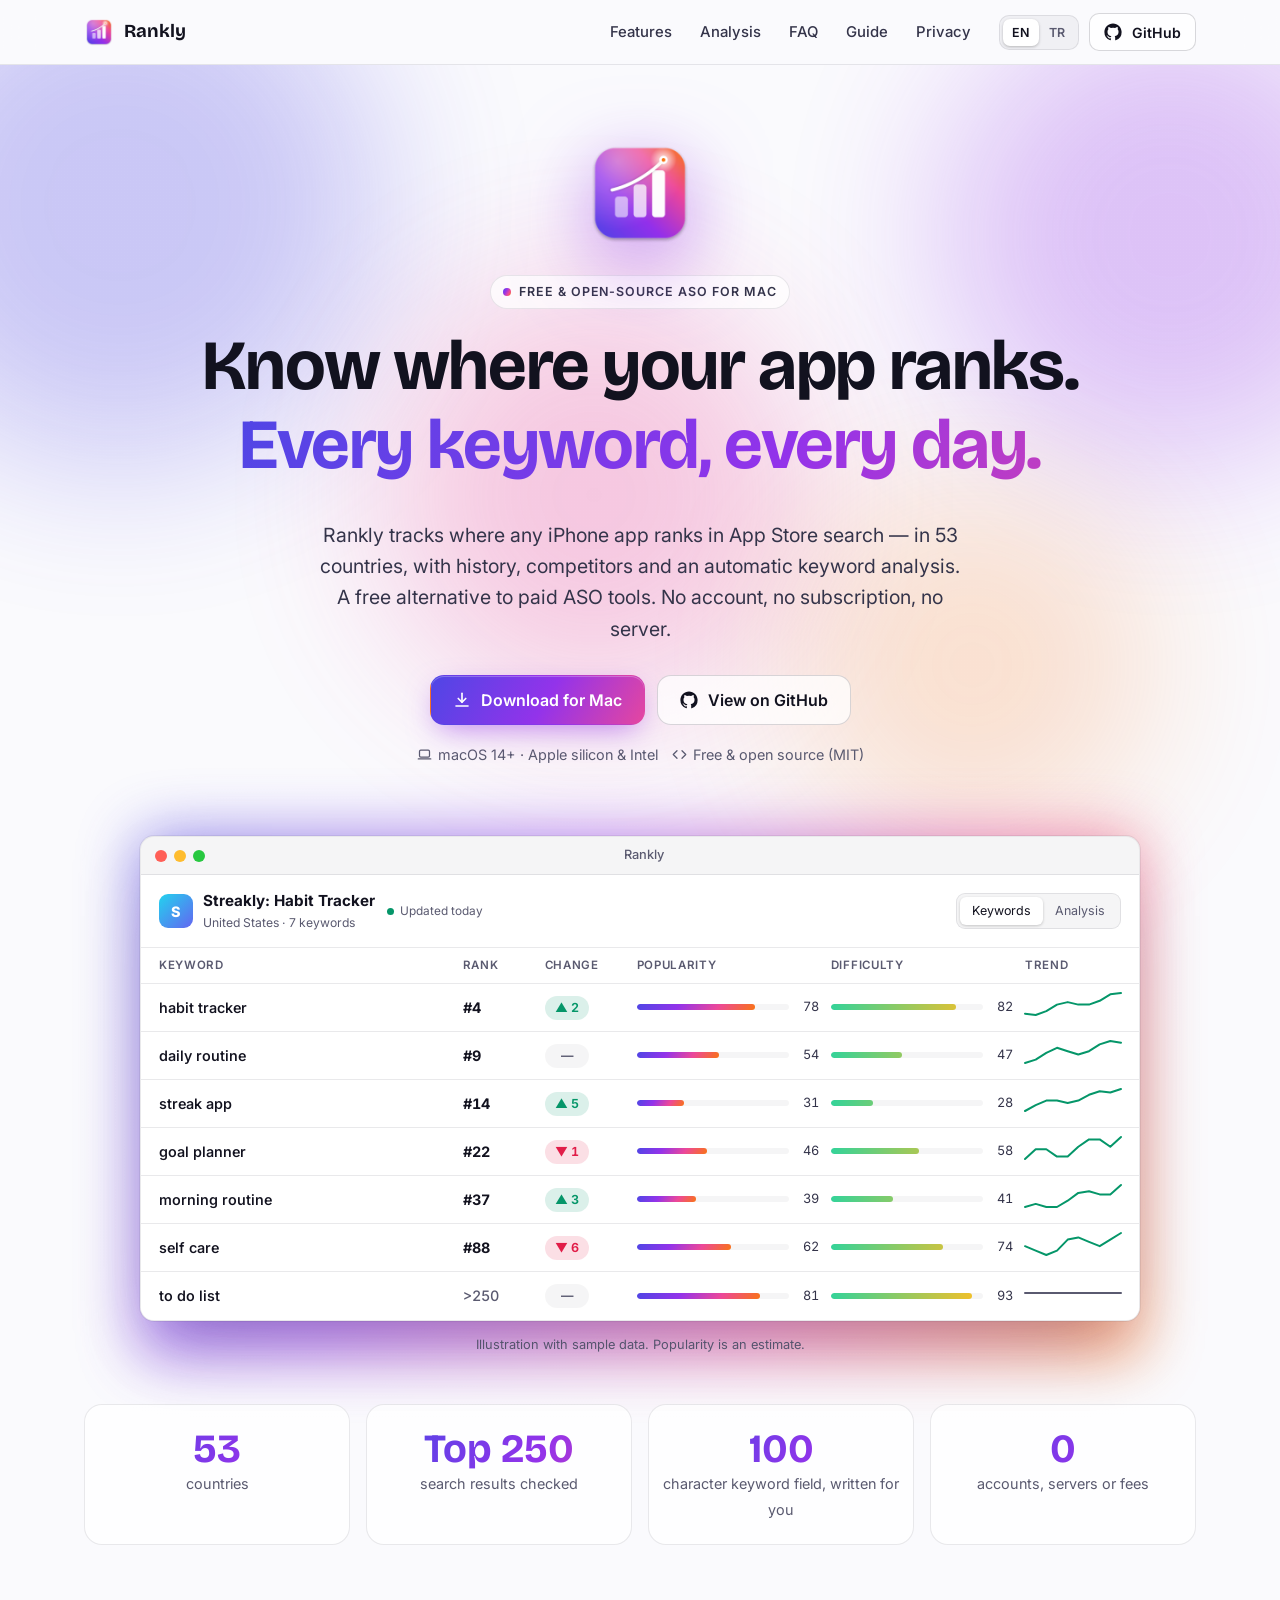
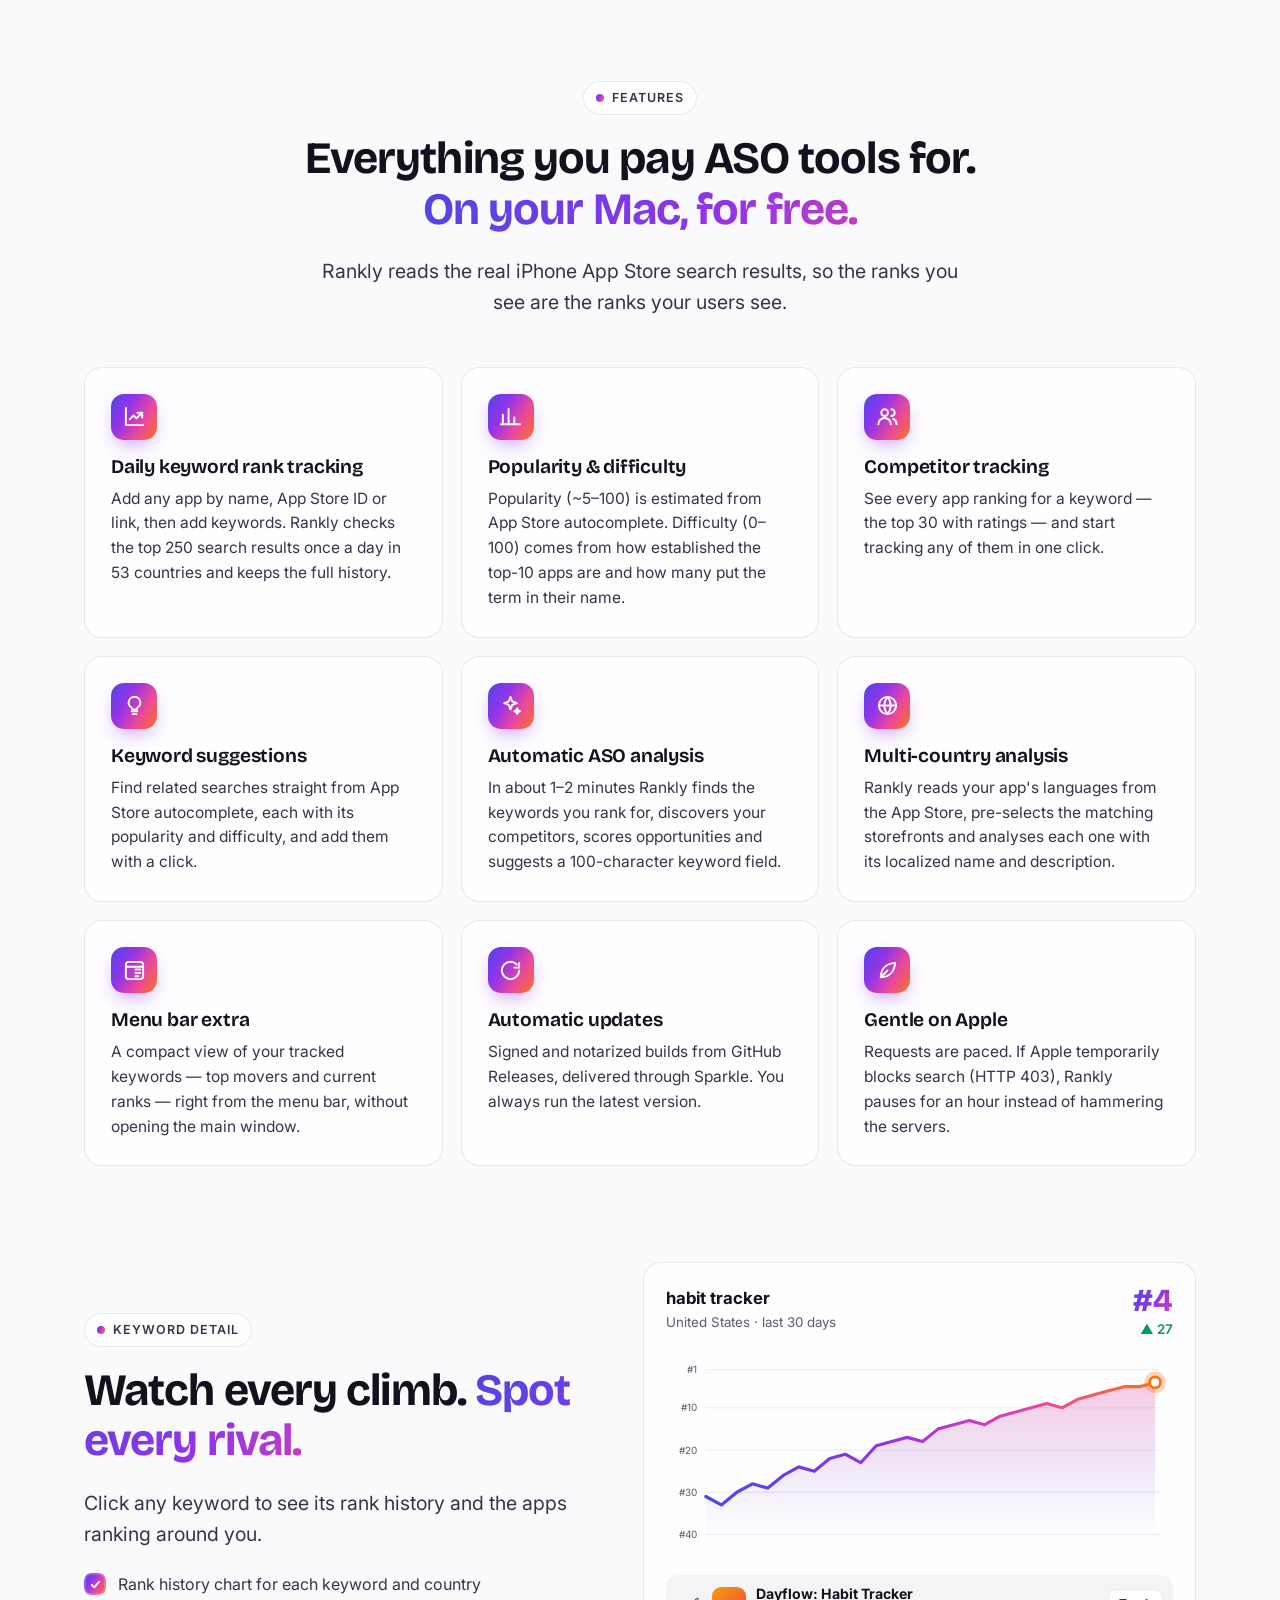
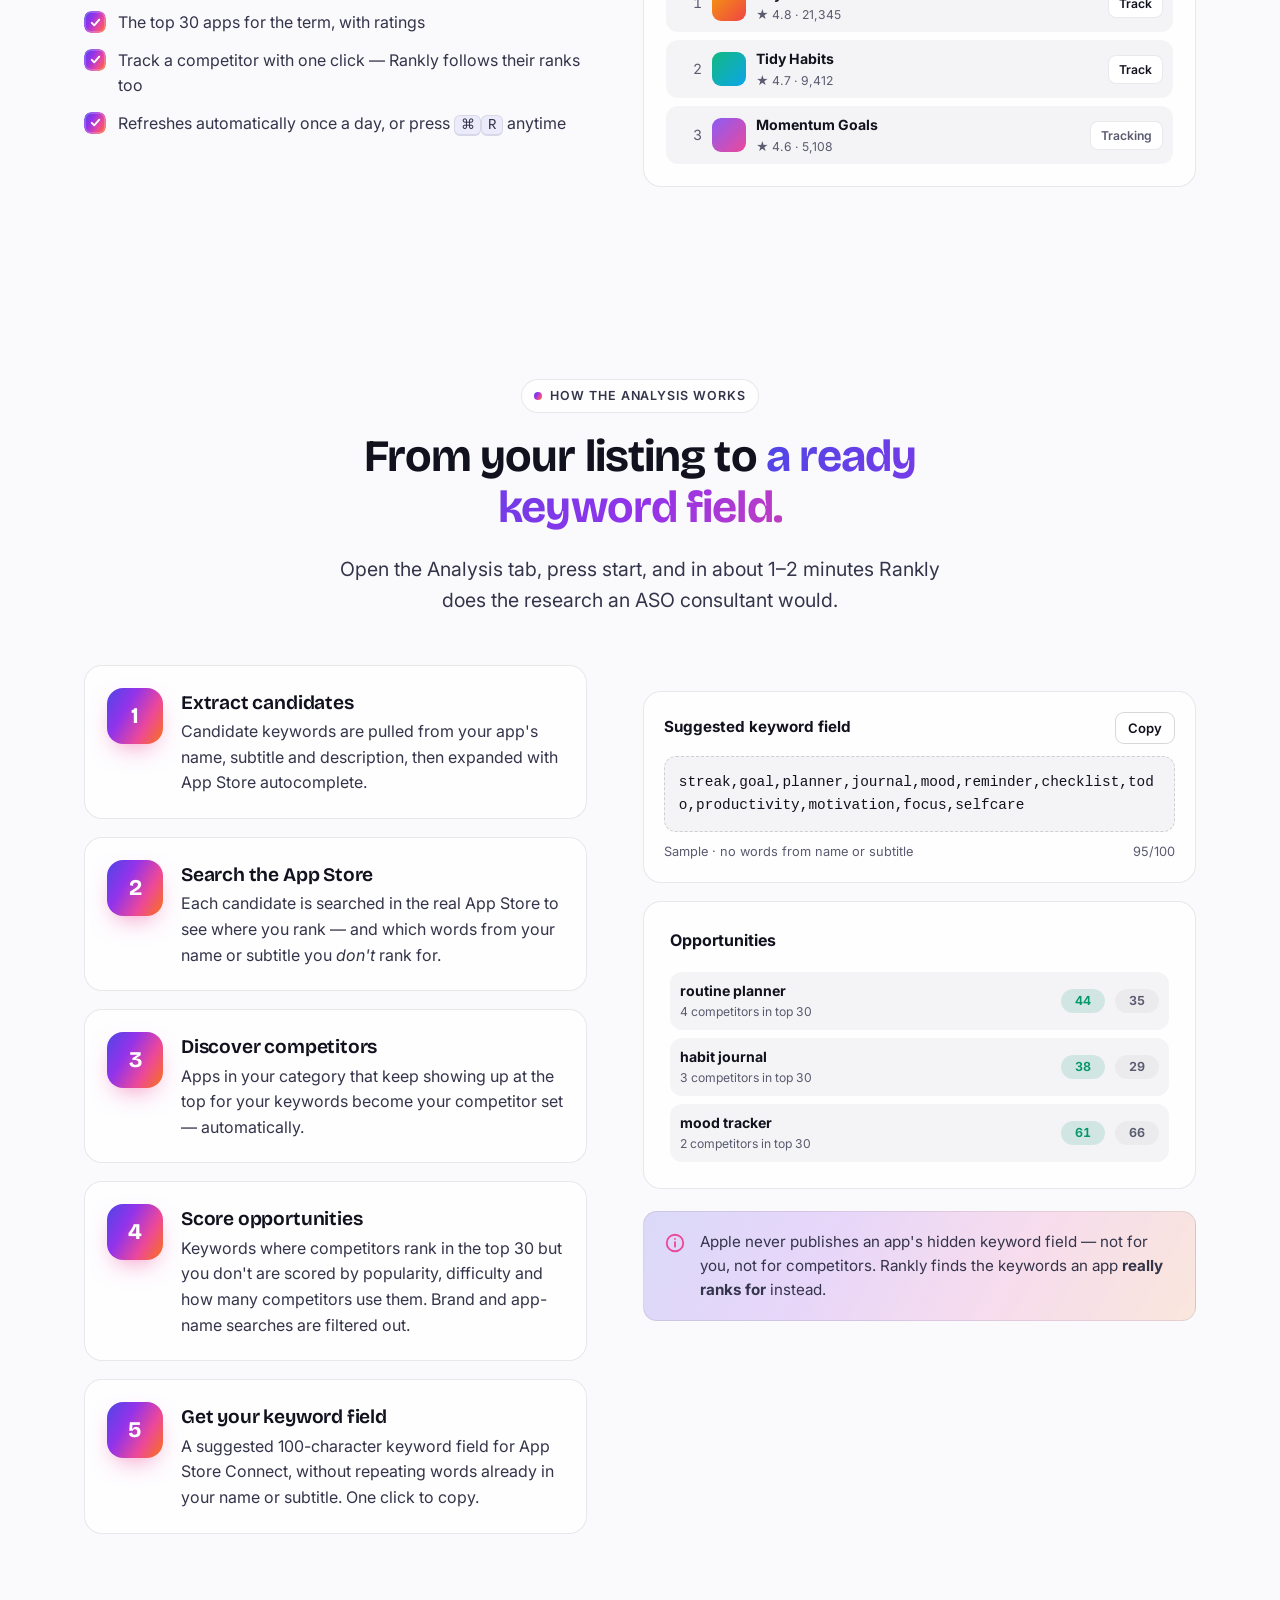
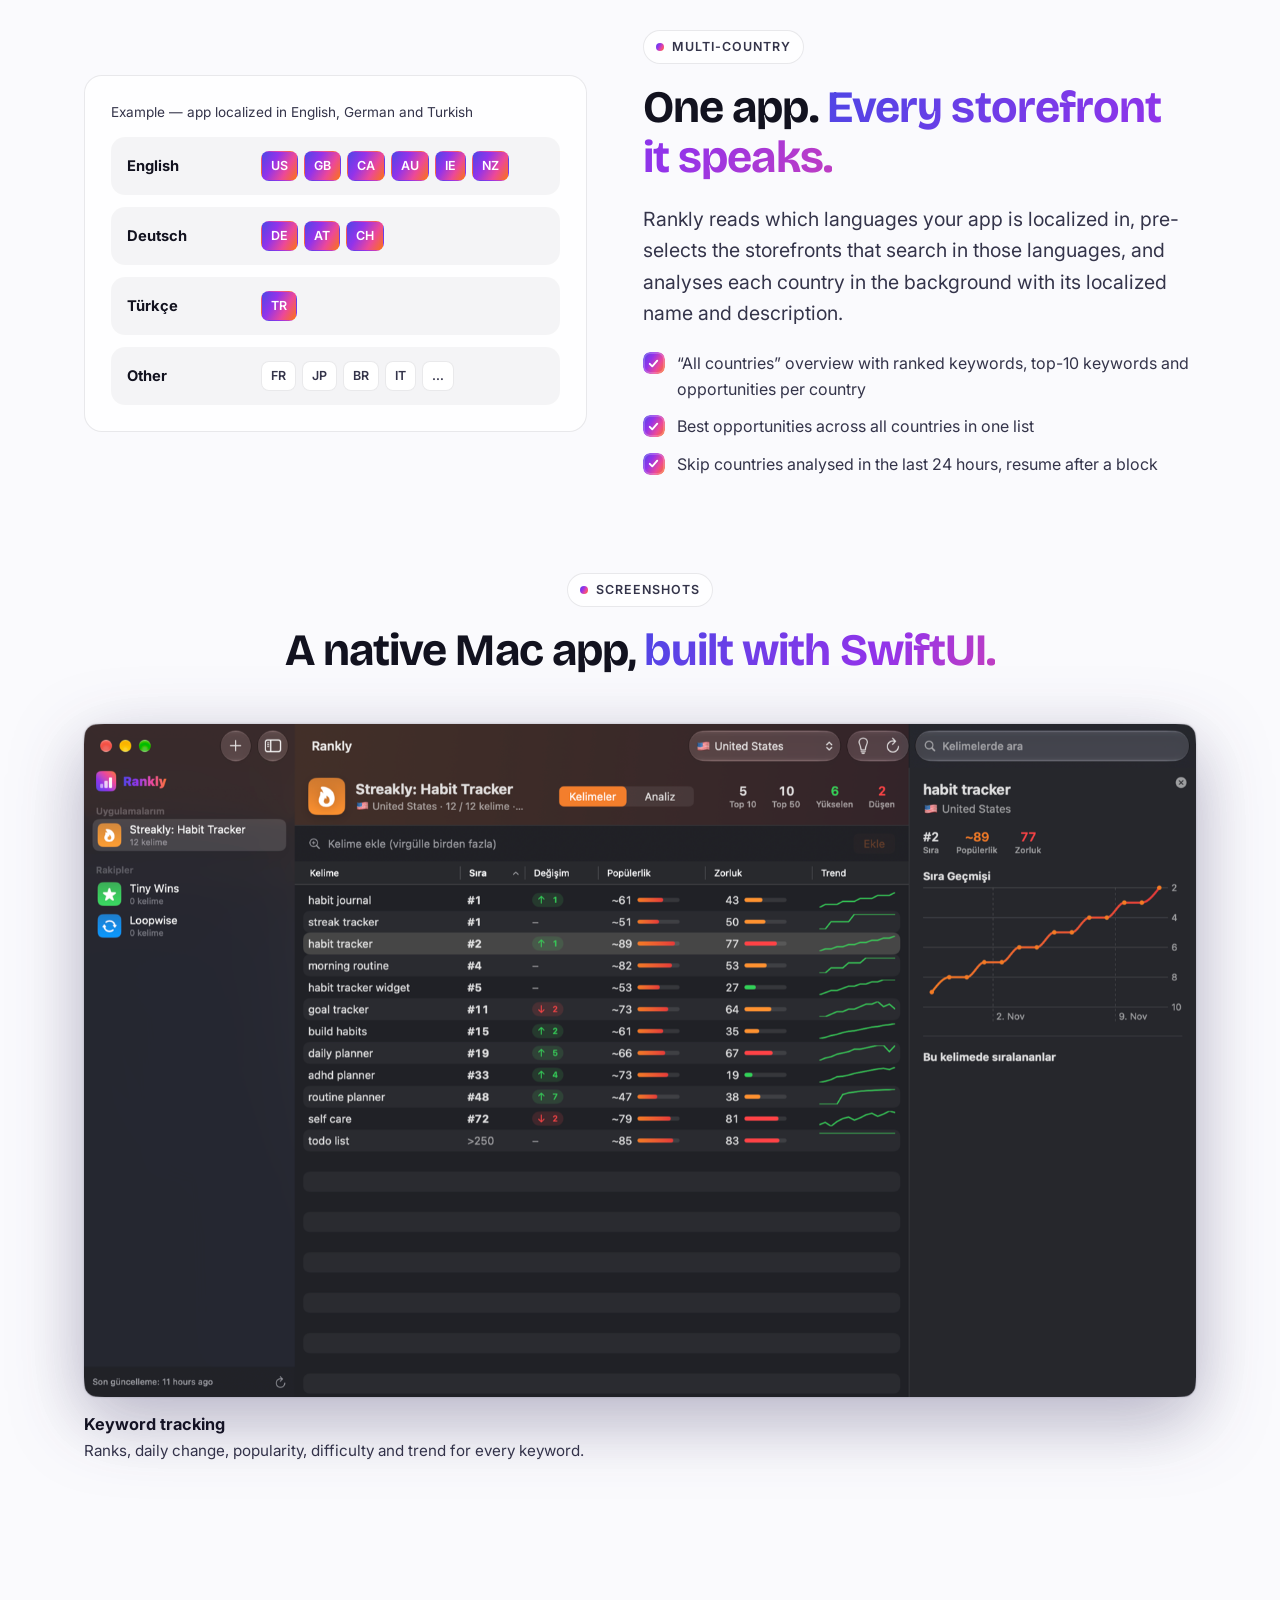
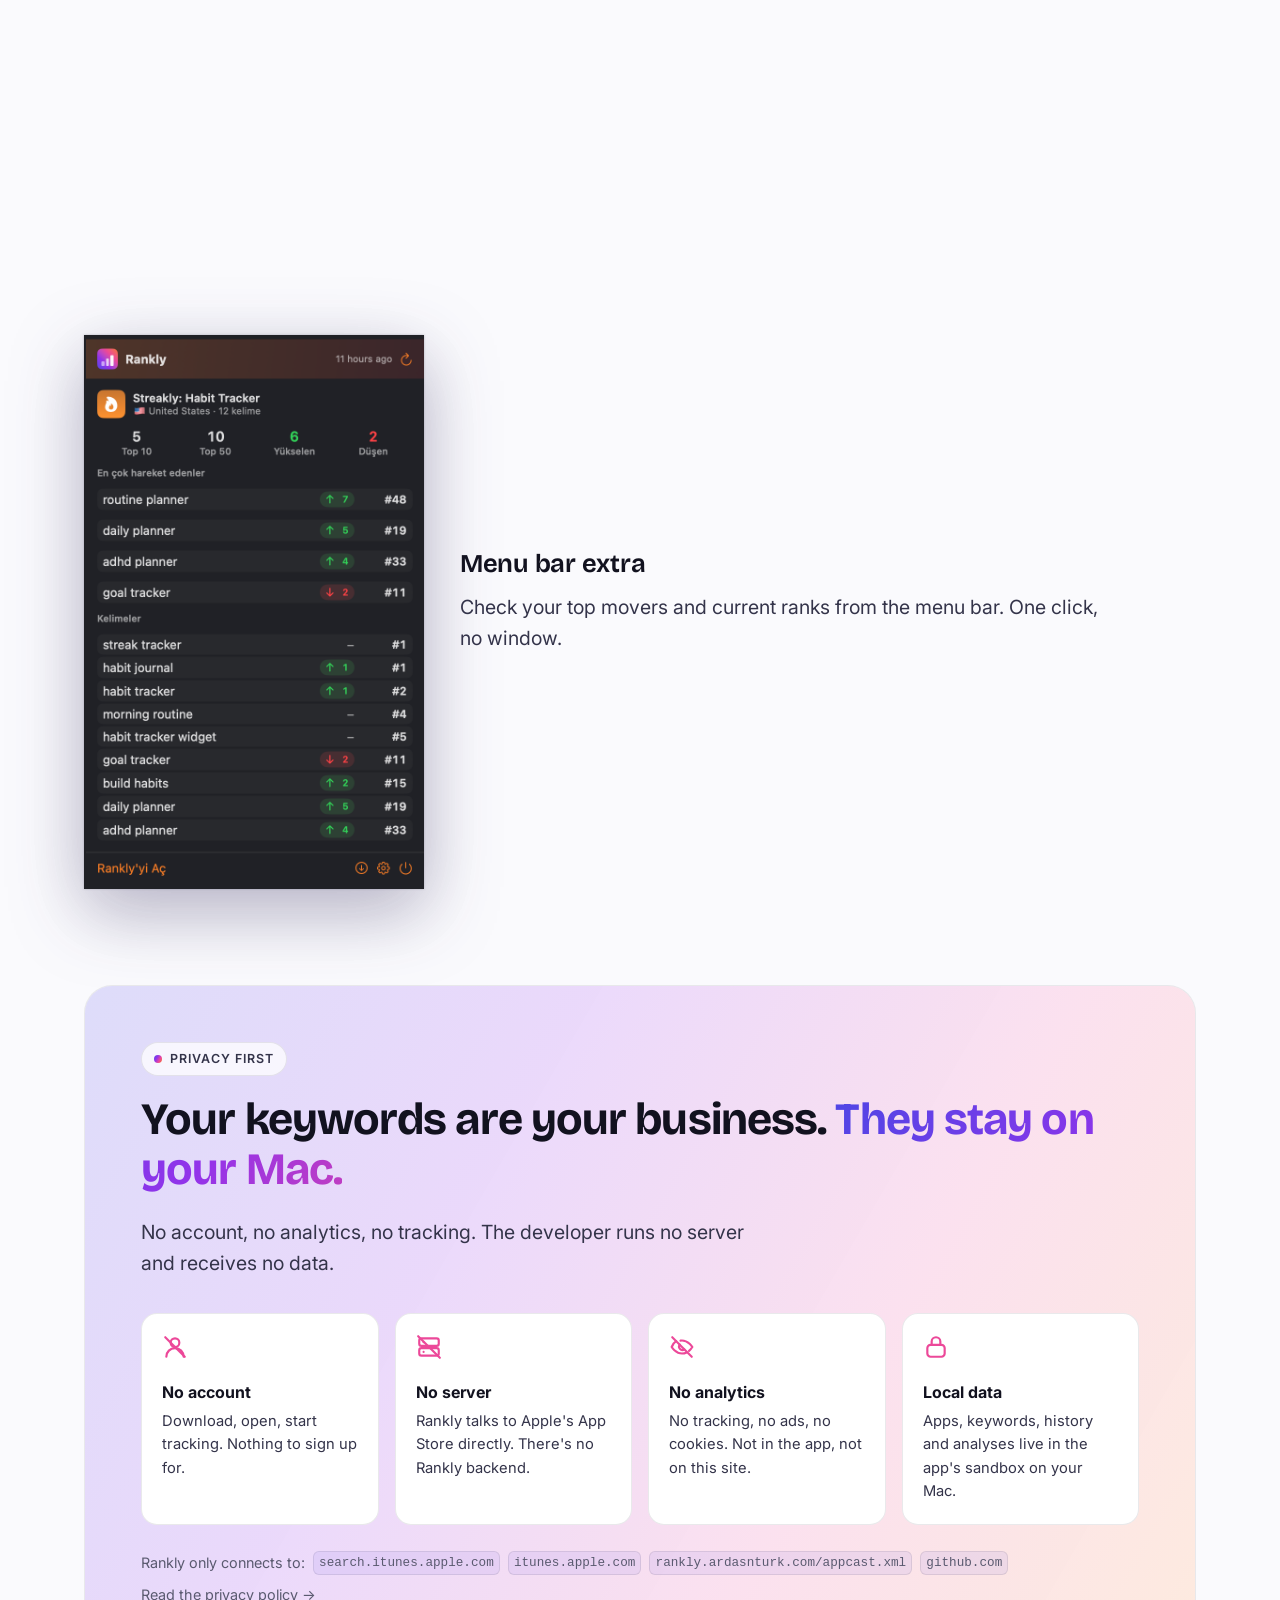
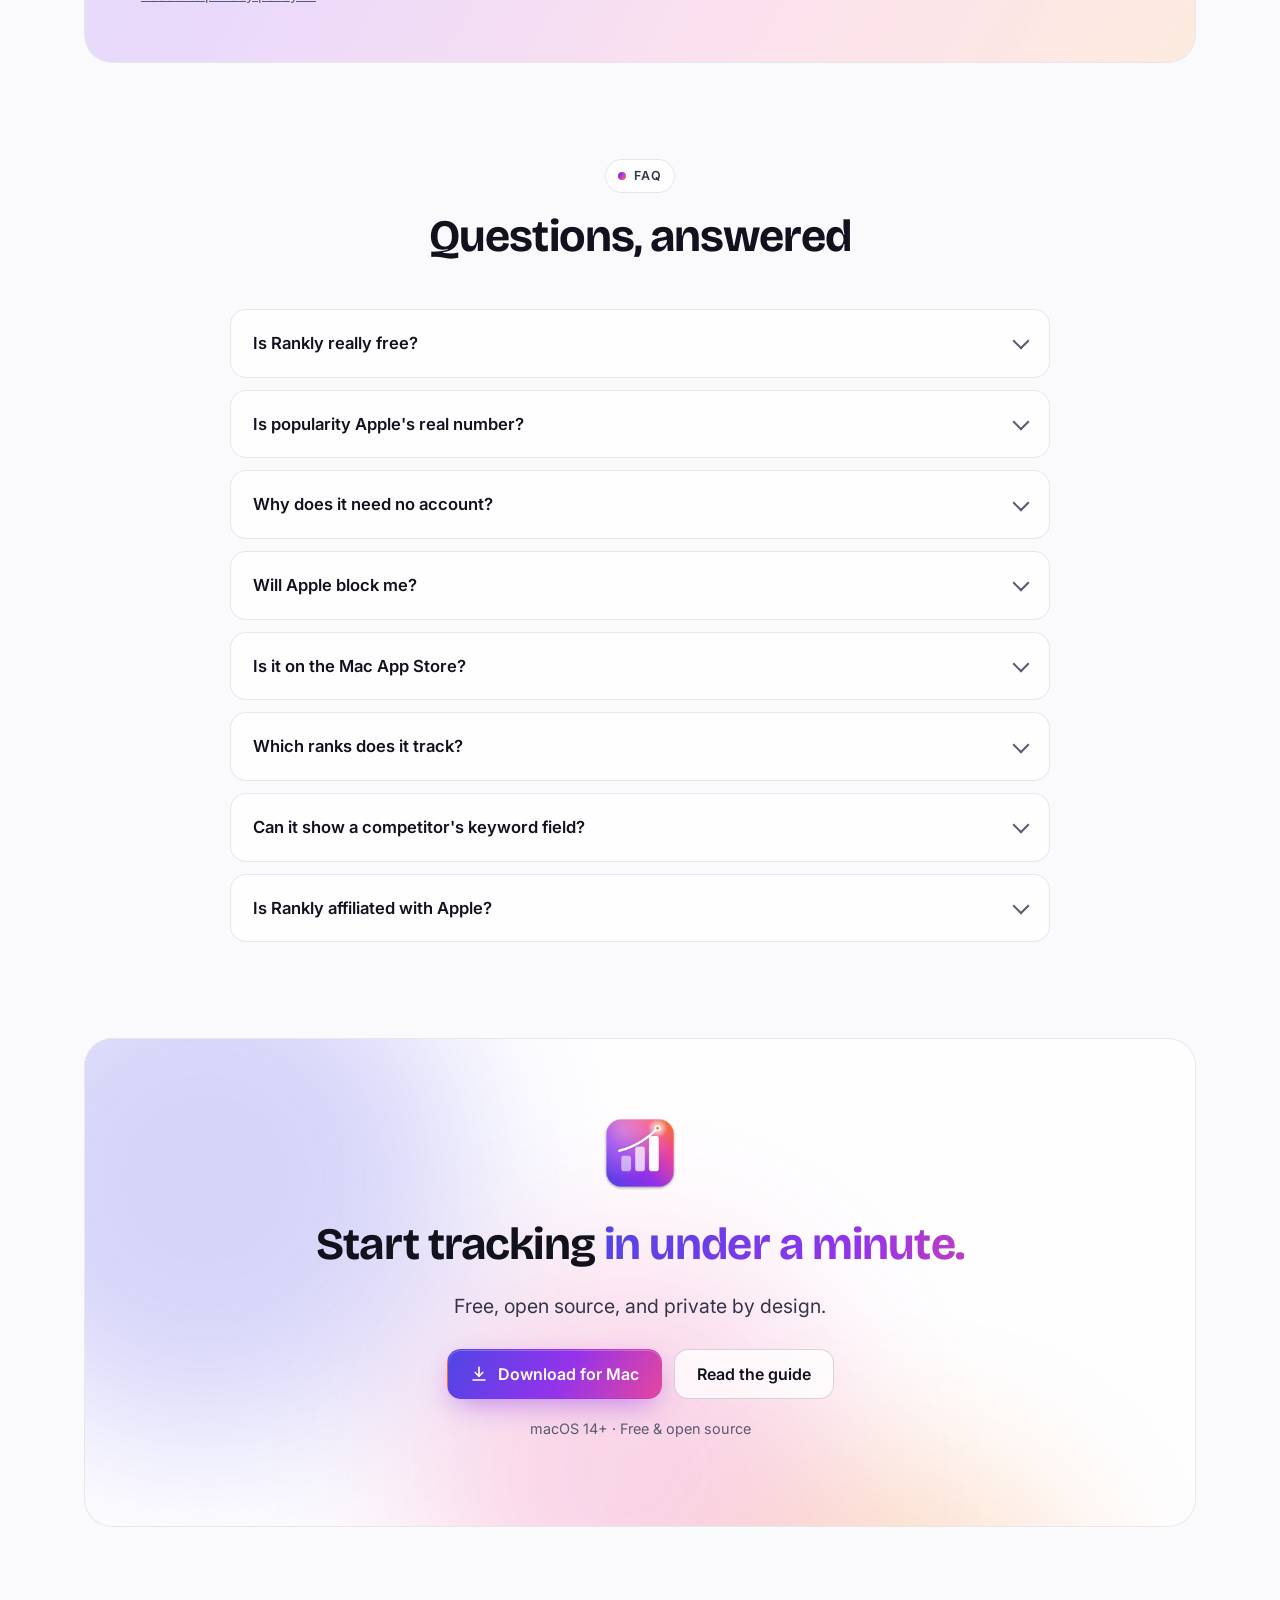
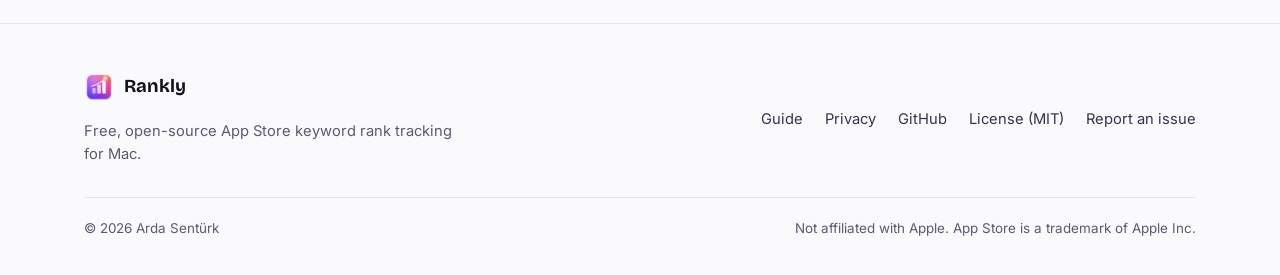
==== docs/index.html @ 2177387f "Website (GitHub Pages), appcast and notarization-ready signing - docs/: landing page, usage guide, p" ====
<!doctype html>
<html lang="en">
<head>
<meta charset="utf-8">
<meta name="viewport" content="width=device-width, initial-scale=1">
<title data-i18n="meta.title">Rankly — Free App Store keyword rank tracker for Mac</title>
<meta name="description" content="Rankly is a free, open-source macOS app that tracks where any iPhone app ranks in App Store search — daily, in 53 countries, with automatic ASO analysis. No account, no subscription, no server." data-i18n-attr="content:meta.desc">
<meta name="theme-color" content="#0B0B14" media="(prefers-color-scheme: dark)">
<meta name="theme-color" content="#FAFAFD" media="(prefers-color-scheme: light)">
<link rel="canonical" href="https://rankly.ardasnturk.com/">
<link rel="icon" type="image/png" sizes="64x64" href="assets/favicon.png">
<link rel="apple-touch-icon" href="assets/icon.png">
<meta property="og:type" content="website">
<meta property="og:site_name" content="Rankly">
<meta property="og:title" content="Rankly — Free App Store keyword rank tracker for Mac">
<meta property="og:description" content="Track where any iPhone app ranks in App Store search. Daily, 53 countries, automatic ASO analysis. Free and open source.">
<meta property="og:url" content="https://rankly.ardasnturk.com/">
<meta property="og:image" content="https://rankly.ardasnturk.com/assets/og.png">
<meta property="og:image:width" content="1200">
<meta property="og:image:height" content="630">
<meta name="twitter:card" content="summary_large_image">
<meta name="twitter:title" content="Rankly — Free App Store keyword rank tracker for Mac">
<meta name="twitter:description" content="Track where any iPhone app ranks in App Store search. Daily, 53 countries, automatic ASO analysis. Free and open source.">
<meta name="twitter:image" content="https://rankly.ardasnturk.com/assets/og.png">
<link rel="preconnect" href="https://fonts.googleapis.com">
<link rel="preconnect" href="https://fonts.gstatic.com" crossorigin>
<link rel="stylesheet" href="https://fonts.googleapis.com/css2?family=Bricolage+Grotesque:opsz,wght@12..96,600;12..96,700;12..96,800&family=Inter:wght@400;500;600;700&display=swap">
<link rel="stylesheet" href="assets/style.css">
<script src="assets/i18n.js" defer></script>
<script src="assets/main.js" defer></script>
</head>
<body>
<a class="skip-link" href="#main" data-i18n="nav.skip">Skip to content</a>

<header class="nav">
  <nav class="container nav-inner" aria-label="Main" data-i18n-attr="aria-label:nav.label">
    <a class="brand" href="./" aria-label="Rankly home" data-i18n-attr="aria-label:nav.home"><img src="assets/icon.png" alt="" width="30" height="30">Rankly</a>
    <ul class="nav-links" id="nav-links">
      <li><a href="#features" data-i18n="nav.features">Features</a></li>
      <li><a href="#analysis" data-i18n="nav.analysis">Analysis</a></li>
      <li><a href="#faq" data-i18n="nav.faq">FAQ</a></li>
      <li><a href="guide.html" data-i18n="nav.guide">Guide</a></li>
      <li><a href="privacy.html" data-i18n="nav.privacy">Privacy</a></li>
    </ul>
    <div class="nav-actions">
      <div class="lang-toggle" role="group" aria-label="Language" data-i18n-attr="aria-label:nav.lang">
        <button type="button" data-lang="en" aria-pressed="true" lang="en">EN</button>
        <button type="button" data-lang="tr" aria-pressed="false" lang="tr">TR</button>
      </div>
      <a class="btn btn-ghost btn-sm nav-gh" href="https://github.com/ardasnturk/rankly" aria-label="Rankly on GitHub" data-i18n-attr="aria-label:nav.ghLabel">
        <svg viewBox="0 0 24 24" fill="currentColor" aria-hidden="true"><path d="M12 .5C5.65.5.5 5.65.5 12a11.5 11.5 0 0 0 7.86 10.92c.58.1.79-.25.79-.56v-2c-3.2.7-3.88-1.37-3.88-1.37-.52-1.33-1.28-1.69-1.28-1.69-1.04-.71.08-.7.08-.7 1.15.08 1.76 1.19 1.76 1.19 1.03 1.76 2.69 1.25 3.35.96.1-.75.4-1.25.73-1.54-2.55-.29-5.24-1.28-5.24-5.68 0-1.26.45-2.28 1.19-3.09-.12-.29-.52-1.46.11-3.05 0 0 .97-.31 3.17 1.18a11 11 0 0 1 5.77 0c2.2-1.49 3.17-1.18 3.17-1.18.63 1.59.23 2.76.11 3.05.74.81 1.19 1.83 1.19 3.09 0 4.41-2.69 5.38-5.25 5.67.41.36.78 1.06.78 2.14v3.17c0 .31.21.67.8.56A11.5 11.5 0 0 0 23.5 12C23.5 5.65 18.35.5 12 .5z"/></svg>
        GitHub
      </a>
      <button class="menu-btn" type="button" aria-controls="nav-links" aria-expanded="false" aria-label="Menu" data-i18n-attr="aria-label:nav.menu">
        <svg viewBox="0 0 24 24" fill="none" stroke="currentColor" stroke-width="2" stroke-linecap="round" aria-hidden="true"><path d="M4 7h16M4 12h16M4 17h16"/></svg>
      </button>
    </div>
  </nav>
</header>

<main id="main">
  <!-- ============ HERO ============ -->
  <section class="hero" aria-labelledby="hero-title">
    <div class="blobs" aria-hidden="true"><span class="blob b1"></span><span class="blob b2"></span><span class="blob b3"></span><span class="blob b4"></span></div>
    <div class="grain" aria-hidden="true"></div>
    <div class="container">
      <div class="hero-copy">
        <img class="hero-icon" src="assets/icon.png" width="112" height="112" alt="Rankly app icon" data-i18n-attr="alt:hero.iconAlt">
        <span class="eyebrow" data-i18n="hero.eyebrow">Free &amp; open-source ASO for Mac</span>
        <h1 id="hero-title"><span data-i18n="hero.title1">Know where your app ranks.</span> <span class="grad-text" data-i18n="hero.title2">Every keyword, every day.</span></h1>
        <p class="lead" data-i18n="hero.lead">Rankly tracks where any iPhone app ranks in App Store search — in 53 countries, with history, competitors and an automatic keyword analysis. A free alternative to paid ASO tools. No account, no subscription, no server.</p>
        <div class="hero-ctas">
          <a class="btn btn-primary" href="https://github.com/ardasnturk/rankly/releases/latest/download/Rankly.dmg">
            <svg viewBox="0 0 24 24" fill="none" stroke="currentColor" stroke-width="2.2" stroke-linecap="round" stroke-linejoin="round" aria-hidden="true"><path d="M12 3v12"/><path d="M7 10l5 5 5-5"/><path d="M4 20h16"/></svg>
            <span data-i18n="cta.download">Download for Mac</span>
          </a>
          <a class="btn btn-ghost" href="https://github.com/ardasnturk/rankly">
            <svg viewBox="0 0 24 24" fill="currentColor" aria-hidden="true"><path d="M12 .5C5.65.5.5 5.65.5 12a11.5 11.5 0 0 0 7.86 10.92c.58.1.79-.25.79-.56v-2c-3.2.7-3.88-1.37-3.88-1.37-.52-1.33-1.28-1.69-1.28-1.69-1.04-.71.08-.7.08-.7 1.15.08 1.76 1.19 1.76 1.19 1.03 1.76 2.69 1.25 3.35.96.1-.75.4-1.25.73-1.54-2.55-.29-5.24-1.28-5.24-5.68 0-1.26.45-2.28 1.19-3.09-.12-.29-.52-1.46.11-3.05 0 0 .97-.31 3.17 1.18a11 11 0 0 1 5.77 0c2.2-1.49 3.17-1.18 3.17-1.18.63 1.59.23 2.76.11 3.05.74.81 1.19 1.83 1.19 3.09 0 4.41-2.69 5.38-5.25 5.67.41.36.78 1.06.78 2.14v3.17c0 .31.21.67.8.56A11.5 11.5 0 0 0 23.5 12C23.5 5.65 18.35.5 12 .5z"/></svg>
            <span data-i18n="cta.github">View on GitHub</span>
          </a>
        </div>
        <p class="hero-meta">
          <span><svg viewBox="0 0 24 24" fill="none" stroke="currentColor" stroke-width="2" stroke-linecap="round" aria-hidden="true"><rect x="4" y="5" width="16" height="11" rx="2"/><path d="M2 19h20"/></svg><span data-i18n="hero.meta1">macOS 14+ · Apple silicon &amp; Intel</span></span>
          <span><svg viewBox="0 0 24 24" fill="none" stroke="currentColor" stroke-width="2" stroke-linecap="round" stroke-linejoin="round" aria-hidden="true"><path d="M8 6l-6 6 6 6"/><path d="M16 6l6 6-6 6"/></svg><span data-i18n="hero.meta2">Free &amp; open source (MIT)</span></span>
        </p>
      </div>

      <!-- Live keyword table demo -->
      <div class="hero-demo reveal">
        <div class="window" role="img" aria-label="Animated preview of Rankly's keyword table: keywords with their rank, daily change, popularity, difficulty and trend." data-i18n-attr="aria-label:demo.aria">
          <div class="window-bar" aria-hidden="true"><span class="dots"><i></i><i></i><i></i></span><span class="window-title">Rankly</span></div>
          <div class="app-toolbar" aria-hidden="true">
            <div class="app-chip">
              <span class="mini-icon">S</span>
              <span><b>Streakly: Habit Tracker</b><small data-i18n="demo.sub">United States · 7 keywords</small></span>
            </div>
            <span class="live-pill" data-i18n="demo.live">Updated today</span>
            <div class="seg"><span class="on" data-i18n="demo.tabKeywords">Keywords</span><span data-i18n="demo.tabAnalysis">Analysis</span></div>
          </div>
          <div class="kw-table" aria-hidden="true">
            <div class="kw-head">
              <span data-i18n="col.keyword">Keyword</span>
              <span data-i18n="col.rank">Rank</span>
              <span data-i18n="col.change">Change</span>
              <span data-i18n="col.popularity">Popularity</span>
              <span class="kw-col-diff" data-i18n="col.difficulty">Difficulty</span>
              <span class="kw-col-trend" data-i18n="col.trend">Trend</span>
            </div>
            <div class="kw-body" id="kw-body"></div>
          </div>
        </div>
        <p class="demo-note" data-i18n="demo.note">Illustration with sample data. Popularity is an estimate.</p>
      </div>

      <div class="stats">
        <div class="stat reveal"><b class="grad-text" data-count="53">53</b><span data-i18n="stats.countries">countries</span></div>
        <div class="stat reveal d1"><b class="grad-text"><span data-i18n="stats.topPrefix">Top</span> <span data-count="250">250</span></b><span data-i18n="stats.results">search results checked</span></div>
        <div class="stat reveal d2"><b class="grad-text" data-count="100">100</b><span data-i18n="stats.chars">character keyword field, written for you</span></div>
        <div class="stat reveal d3"><b class="grad-text">0</b><span data-i18n="stats.zero">accounts, servers or fees</span></div>
      </div>
    </div>
  </section>

  <!-- ============ FEATURES ============ -->
  <section class="section" id="features" aria-labelledby="features-title">
    <div class="container">
      <div class="section-head center reveal">
        <span class="eyebrow" data-i18n="features.eyebrow">Features</span>
        <h2 id="features-title"><span data-i18n="features.title1">Everything you pay ASO tools for.</span> <span class="grad-text" data-i18n="features.title2">On your Mac, for free.</span></h2>
        <p class="lead" data-i18n="features.lead">Rankly reads the real iPhone App Store search results, so the ranks you see are the ranks your users see.</p>
      </div>
      <div class="grid grid-3">
        <article class="card reveal" data-tilt>
          <div class="ficon"><svg viewBox="0 0 24 24" fill="none" stroke="currentColor" stroke-width="2" stroke-linecap="round" stroke-linejoin="round" aria-hidden="true"><path d="M3 3v18h18"/><path d="M7 15l4-4 3 3 6-6"/><path d="M15 8h5v5"/></svg></div>
          <h3 data-i18n="f1.title">Daily keyword rank tracking</h3>
          <p data-i18n="f1.text">Add any app by name, App Store ID or link, then add keywords. Rankly checks the top 250 search results once a day in 53 countries and keeps the full history.</p>
        </article>
        <article class="card reveal d1" data-tilt>
          <div class="ficon"><svg viewBox="0 0 24 24" fill="none" stroke="currentColor" stroke-width="2" stroke-linecap="round" stroke-linejoin="round" aria-hidden="true"><path d="M4 20V10"/><path d="M10 20V4"/><path d="M16 20v-7"/><path d="M22 20H2"/></svg></div>
          <h3 data-i18n="f2.title">Popularity &amp; difficulty</h3>
          <p data-i18n="f2.text">Popularity (~5–100) is estimated from App Store autocomplete. Difficulty (0–100) comes from how established the top-10 apps are and how many put the term in their name.</p>
        </article>
        <article class="card reveal d2" data-tilt>
          <div class="ficon"><svg viewBox="0 0 24 24" fill="none" stroke="currentColor" stroke-width="2" stroke-linecap="round" stroke-linejoin="round" aria-hidden="true"><circle cx="9" cy="8" r="3.5"/><path d="M2.5 20a6.5 6.5 0 0 1 13 0"/><path d="M16 4.5a3.5 3.5 0 0 1 0 7"/><path d="M18 14.5a6.5 6.5 0 0 1 3.5 5.5"/></svg></div>
          <h3 data-i18n="f3.title">Competitor tracking</h3>
          <p data-i18n="f3.text">See every app ranking for a keyword — the top 30 with ratings — and start tracking any of them in one click.</p>
        </article>
        <article class="card reveal" data-tilt>
          <div class="ficon"><svg viewBox="0 0 24 24" fill="none" stroke="currentColor" stroke-width="2" stroke-linecap="round" stroke-linejoin="round" aria-hidden="true"><path d="M9 18h6"/><path d="M10 21h4"/><path d="M12 3a6 6 0 0 0-3.5 10.9c.6.5 1 1.2 1 2.1h5c0-.9.4-1.6 1-2.1A6 6 0 0 0 12 3z"/></svg></div>
          <h3 data-i18n="f4.title">Keyword suggestions</h3>
          <p data-i18n="f4.text">Find related searches straight from App Store autocomplete, each with its popularity and difficulty, and add them with a click.</p>
        </article>
        <article class="card reveal d1" data-tilt>
          <div class="ficon"><svg viewBox="0 0 24 24" fill="none" stroke="currentColor" stroke-width="2" stroke-linecap="round" stroke-linejoin="round" aria-hidden="true"><path d="M12 3l1.8 4.7 4.7 1.8-4.7 1.8L12 16l-1.8-4.7-4.7-1.8 4.7-1.8z"/><path d="M19 15l.8 2.2 2.2.8-2.2.8L19 21l-.8-2.2L16 18l2.2-.8z"/></svg></div>
          <h3 data-i18n="f5.title">Automatic ASO analysis</h3>
          <p data-i18n="f5.text">In about 1–2 minutes Rankly finds the keywords you rank for, discovers your competitors, scores opportunities and suggests a 100-character keyword field.</p>
        </article>
        <article class="card reveal d2" data-tilt>
          <div class="ficon"><svg viewBox="0 0 24 24" fill="none" stroke="currentColor" stroke-width="2" stroke-linecap="round" stroke-linejoin="round" aria-hidden="true"><circle cx="12" cy="12" r="9"/><path d="M3 12h18"/><path d="M12 3a14 14 0 0 1 0 18a14 14 0 0 1 0-18z"/></svg></div>
          <h3 data-i18n="f6.title">Multi-country analysis</h3>
          <p data-i18n="f6.text">Rankly reads your app's languages from the App Store, pre-selects the matching storefronts and analyses each one with its localized name and description.</p>
        </article>
        <article class="card reveal" data-tilt>
          <div class="ficon"><svg viewBox="0 0 24 24" fill="none" stroke="currentColor" stroke-width="2" stroke-linecap="round" stroke-linejoin="round" aria-hidden="true"><rect x="3" y="3" width="18" height="18" rx="3"/><path d="M3 8h18"/><path d="M13 11h5"/><path d="M13 14.5h5"/><path d="M13 18h3"/></svg></div>
          <h3 data-i18n="f7.title">Menu bar extra</h3>
          <p data-i18n="f7.text">A compact view of your tracked keywords — top movers and current ranks — right from the menu bar, without opening the main window.</p>
        </article>
        <article class="card reveal d1" data-tilt>
          <div class="ficon"><svg viewBox="0 0 24 24" fill="none" stroke="currentColor" stroke-width="2" stroke-linecap="round" stroke-linejoin="round" aria-hidden="true"><path d="M21 12a9 9 0 1 1-2.6-6.4"/><path d="M21 4v5h-5"/></svg></div>
          <h3 data-i18n="f8.title">Automatic updates</h3>
          <p data-i18n="f8.text">Signed and notarized builds from GitHub Releases, delivered through Sparkle. You always run the latest version.</p>
        </article>
        <article class="card reveal d2" data-tilt>
          <div class="ficon"><svg viewBox="0 0 24 24" fill="none" stroke="currentColor" stroke-width="2" stroke-linecap="round" stroke-linejoin="round" aria-hidden="true"><path d="M5 19c0-8 5-14 15-15-1 10-7 15-15 15z"/><path d="M5 19l7-7"/></svg></div>
          <h3 data-i18n="f9.title">Gentle on Apple</h3>
          <p data-i18n="f9.text">Requests are paced. If Apple temporarily blocks search (HTTP 403), Rankly pauses for an hour instead of hammering the servers.</p>
        </article>
      </div>
    </div>
  </section>

  <!-- ============ HISTORY + COMPETITORS ============ -->
  <section class="section" aria-labelledby="history-title" style="padding-top:0">
    <div class="container split">
      <div class="reveal">
        <span class="eyebrow" data-i18n="history.eyebrow">Keyword detail</span>
        <h2 id="history-title"><span data-i18n="history.title1">Watch every climb.</span> <span class="grad-text" data-i18n="history.title2">Spot every rival.</span></h2>
        <p class="lead" data-i18n="history.lead">Click any keyword to see its rank history and the apps ranking around you.</p>
        <ul class="checklist">
          <li><span data-i18n="history.li1">Rank history chart for each keyword and country</span></li>
          <li><span data-i18n="history.li2">The top 30 apps for the term, with ratings</span></li>
          <li><span data-i18n="history.li3">Track a competitor with one click — Rankly follows their ranks too</span></li>
          <li><span data-i18n="history.li4">Refreshes automatically once a day, or press <kbd>⌘</kbd><kbd>R</kbd> anytime</span></li>
        </ul>
      </div>
      <div class="card chart-card reveal d1" data-tilt>
        <div class="chart-head">
          <div><b>habit tracker</b><small data-i18n="history.chartSub">United States · last 30 days</small></div>
          <div style="text-align:right"><span class="chart-rank grad-text">#4</span><small class="muted" style="display:block;color:var(--up);font-weight:600">▲ 27</small></div>
        </div>
        <svg class="chart-svg" viewBox="0 0 560 230" role="img" aria-label="Line chart: rank for “habit tracker” improving from #31 to #4 over 30 days." data-i18n-attr="aria-label:history.chartAria">
          <defs>
            <linearGradient id="lineGrad" x1="0" x2="1" y1="0" y2="0"><stop offset="0" stop-color="#4F46E5"/><stop offset=".4" stop-color="#9333EA"/><stop offset=".75" stop-color="#EC4899"/><stop offset="1" stop-color="#F97316"/></linearGradient>
            <linearGradient id="areaGrad" x1="0" x2="0" y1="0" y2="1"><stop offset="0" stop-color="#EC4899" stop-opacity=".28"/><stop offset="1" stop-color="#4F46E5" stop-opacity="0"/></linearGradient>
          </defs>
          <line class="grid-line" x1="44" x2="545" y1="24" y2="24"/>
          <line class="grid-line" x1="44" x2="545" y1="66" y2="66"/>
          <line class="grid-line" x1="44" x2="545" y1="112.7" y2="112.7"/>
          <line class="grid-line" x1="44" x2="545" y1="159.3" y2="159.3"/>
          <line class="grid-line" x1="44" x2="545" y1="206" y2="206"/>
          <text class="axis" x="34" y="28" text-anchor="end">#1</text>
          <text class="axis" x="34" y="70" text-anchor="end">#10</text>
          <text class="axis" x="34" y="116.7" text-anchor="end">#20</text>
          <text class="axis" x="34" y="163.3" text-anchor="end">#30</text>
          <text class="axis" x="34" y="210" text-anchor="end">#40</text>
          <path class="area" d="M44.0 164.0 L61.1 173.3 L78.2 159.3 L95.3 150.0 L112.4 154.7 L129.5 140.7 L146.6 131.3 L163.7 136.0 L180.8 122.0 L197.9 117.3 L215.0 126.7 L232.1 108.0 L249.2 103.3 L266.3 98.7 L283.4 103.3 L300.6 89.3 L317.7 84.7 L334.8 80.0 L351.9 84.7 L369.0 75.3 L386.1 70.7 L403.2 66.0 L420.3 61.3 L437.4 66.0 L454.5 56.7 L471.6 52.0 L488.7 47.3 L505.8 42.7 L522.9 42.7 L540.0 38.0 L540.0 206 L44.0 206 Z"/>
          <path class="line" d="M44.0 164.0 L61.1 173.3 L78.2 159.3 L95.3 150.0 L112.4 154.7 L129.5 140.7 L146.6 131.3 L163.7 136.0 L180.8 122.0 L197.9 117.3 L215.0 126.7 L232.1 108.0 L249.2 103.3 L266.3 98.7 L283.4 103.3 L300.6 89.3 L317.7 84.7 L334.8 80.0 L351.9 84.7 L369.0 75.3 L386.1 70.7 L403.2 66.0 L420.3 61.3 L437.4 66.0 L454.5 56.7 L471.6 52.0 L488.7 47.3 L505.8 42.7 L522.9 42.7 L540.0 38.0"/>
          <circle class="dot-glow" cx="540" cy="38" r="12"/>
          <circle class="dot" cx="540" cy="38" r="6"/>
        </svg>
        <div class="mini-list" aria-label="Apps ranking for this keyword (sample)" data-i18n-attr="aria-label:history.listAria">
          <div class="mini-item"><span class="n">1</span><span class="ai" style="background:linear-gradient(135deg,#F59E0B,#EF4444)"></span><span><b>Dayflow: Habit Tracker</b><small>★ 4.8 · 21,345</small></span><span class="track-btn" data-i18n="ui.track">Track</span></div>
          <div class="mini-item"><span class="n">2</span><span class="ai" style="background:linear-gradient(135deg,#10B981,#0EA5E9)"></span><span><b>Tidy Habits</b><small>★ 4.7 · 9,412</small></span><span class="track-btn" data-i18n="ui.track">Track</span></div>
          <div class="mini-item"><span class="n">3</span><span class="ai" style="background:linear-gradient(135deg,#8B5CF6,#EC4899)"></span><span><b>Momentum Goals</b><small>★ 4.6 · 5,108</small></span><span class="track-btn on" data-i18n="ui.tracking">Tracking</span></div>
        </div>
      </div>
    </div>
  </section>

  <!-- ============ ANALYSIS ============ -->
  <section class="section" id="analysis" aria-labelledby="analysis-title">
    <div class="container">
      <div class="section-head center reveal">
        <span class="eyebrow" data-i18n="analysis.eyebrow">How the analysis works</span>
        <h2 id="analysis-title"><span data-i18n="analysis.title1">From your listing to</span> <span class="grad-text" data-i18n="analysis.title2">a ready keyword field.</span></h2>
        <p class="lead" data-i18n="analysis.lead">Open the Analysis tab, press start, and in about 1–2 minutes Rankly does the research an ASO consultant would.</p>
      </div>
      <div class="split" style="align-items:start">
        <ol class="steps">
          <li class="step reveal"><span class="step-num">1</span><div><h3 data-i18n="step1.title">Extract candidates</h3><p data-i18n="step1.text">Candidate keywords are pulled from your app's name, subtitle and description, then expanded with App Store autocomplete.</p></div></li>
          <li class="step reveal d1"><span class="step-num">2</span><div><h3 data-i18n="step2.title">Search the App Store</h3><p data-i18n="step2.text">Each candidate is searched in the real App Store to see where you rank — and which words from your name or subtitle you <em>don't</em> rank for.</p></div></li>
          <li class="step reveal d2"><span class="step-num">3</span><div><h3 data-i18n="step3.title">Discover competitors</h3><p data-i18n="step3.text">Apps in your category that keep showing up at the top for your keywords become your competitor set — automatically.</p></div></li>
          <li class="step reveal d3"><span class="step-num">4</span><div><h3 data-i18n="step4.title">Score opportunities</h3><p data-i18n="step4.text">Keywords where competitors rank in the top 30 but you don't are scored by popularity, difficulty and how many competitors use them. Brand and app-name searches are filtered out.</p></div></li>
          <li class="step reveal"><span class="step-num">5</span><div><h3 data-i18n="step5.title">Get your keyword field</h3><p data-i18n="step5.text">A suggested 100-character keyword field for App Store Connect, without repeating words already in your name or subtitle. One click to copy.</p></div></li>
        </ol>
        <div>
          <div class="card kwfield reveal d1">
            <div class="kwfield-top">
              <b data-i18n="kwf.title">Suggested keyword field</b>
              <button class="copy-btn" type="button" data-copy-target="kwf-sample"><span data-i18n="ui.copy">Copy</span></button>
            </div>
            <div class="kwfield-box" id="kwf-sample">streak,goal,planner,journal,mood,reminder,checklist,todo,productivity,motivation,focus,selfcare</div>
            <div class="kwfield-meta"><span data-i18n="kwf.note">Sample · no words from name or subtitle</span><span>95/100</span></div>
          </div>
          <div class="card reveal d2" style="margin-top:18px">
            <b data-i18n="opp.title">Opportunities</b>
            <div class="mini-list">
              <div class="mini-item" style="grid-template-columns:1fr auto auto"><span><b>routine planner</b><small data-i18n="opp.c4">4 competitors in top 30</small></span><span class="badge up" data-i18n-attr="title:col.popularity" title="Popularity">44</span><span class="badge flat" data-i18n-attr="title:col.difficulty" title="Difficulty">35</span></div>
              <div class="mini-item" style="grid-template-columns:1fr auto auto"><span><b>habit journal</b><small data-i18n="opp.c3">3 competitors in top 30</small></span><span class="badge up" data-i18n-attr="title:col.popularity" title="Popularity">38</span><span class="badge flat" data-i18n-attr="title:col.difficulty" title="Difficulty">29</span></div>
              <div class="mini-item" style="grid-template-columns:1fr auto auto"><span><b>mood tracker</b><small data-i18n="opp.c2">2 competitors in top 30</small></span><span class="badge up" data-i18n-attr="title:col.popularity" title="Popularity">61</span><span class="badge flat" data-i18n-attr="title:col.difficulty" title="Difficulty">66</span></div>
            </div>
          </div>
          <div class="callout reveal d3">
            <svg viewBox="0 0 24 24" fill="none" stroke="currentColor" stroke-width="2" stroke-linecap="round" aria-hidden="true"><circle cx="12" cy="12" r="9"/><path d="M12 11v5"/><path d="M12 7.5h.01"/></svg>
            <p data-i18n="analysis.note">Apple never publishes an app's hidden keyword field — not for you, not for competitors. Rankly finds the keywords an app <strong>really ranks for</strong> instead.</p>
          </div>
        </div>
      </div>
    </div>
  </section>

  <!-- ============ MULTI-COUNTRY ============ -->
  <section class="section" aria-labelledby="countries-title" style="padding-top:0">
    <div class="container split reverse">
      <div class="reveal">
        <span class="eyebrow" data-i18n="mc.eyebrow">Multi-country</span>
        <h2 id="countries-title"><span data-i18n="mc.title1">One app.</span> <span class="grad-text" data-i18n="mc.title2">Every storefront it speaks.</span></h2>
        <p class="lead" data-i18n="mc.lead">Rankly reads which languages your app is localized in, pre-selects the storefronts that search in those languages, and analyses each country in the background with its localized name and description.</p>
        <ul class="checklist">
          <li><span data-i18n="mc.li1">“All countries” overview with ranked keywords, top-10 keywords and opportunities per country</span></li>
          <li><span data-i18n="mc.li2">Best opportunities across all countries in one list</span></li>
          <li><span data-i18n="mc.li3">Skip countries analysed in the last 24 hours, resume after a block</span></li>
        </ul>
      </div>
      <div class="card reveal d1" data-tilt>
        <p class="muted" style="font-size:.85rem;margin-bottom:14px" data-i18n="mc.example">Example — app localized in English, German and Turkish</p>
        <div class="lang-rows">
          <div class="lang-row"><b>English</b><div class="chips"><span class="chip sel">US</span><span class="chip sel">GB</span><span class="chip sel">CA</span><span class="chip sel">AU</span><span class="chip sel">IE</span><span class="chip sel">NZ</span></div></div>
          <div class="lang-row"><b>Deutsch</b><div class="chips"><span class="chip sel">DE</span><span class="chip sel">AT</span><span class="chip sel">CH</span></div></div>
          <div class="lang-row"><b>Türkçe</b><div class="chips"><span class="chip sel">TR</span></div></div>
          <div class="lang-row"><b data-i18n="mc.other">Other</b><div class="chips"><span class="chip">FR</span><span class="chip">JP</span><span class="chip">BR</span><span class="chip">IT</span><span class="chip">…</span></div></div>
        </div>
      </div>
    </div>
  </section>

  <!-- ============ SCREENSHOTS ============ -->
  <section class="section" id="screenshots" aria-labelledby="shots-title" style="padding-top:0">
    <div class="container">
      <div class="section-head center reveal">
        <span class="eyebrow" data-i18n="shots.eyebrow">Screenshots</span>
        <h2 id="shots-title"><span data-i18n="shots.title1">A native Mac app,</span> <span class="grad-text" data-i18n="shots.title2">built with SwiftUI.</span></h2>
      </div>
      <div class="shots">
        <figure class="shot full reveal">
          <div class="window">
            <div class="window-bar" aria-hidden="true"><span class="dots"><i></i><i></i><i></i></span><span class="window-title" data-i18n="shots.k.win">Rankly — Keywords</span></div>
            <div class="shot-media">
              <img src="assets/screenshots/keywords.png" alt="Rankly keyword table with ranks, changes, popularity, difficulty and trends" data-i18n-attr="alt:shots.k.alt" loading="lazy" onerror="this.parentNode.classList.add('missing');this.style.display='none'">
              <div class="ph" aria-hidden="true"><img src="assets/icon.png" alt=""><span data-i18n="shots.k.cap">Keyword tracking</span></div>
            </div>
          </div>
          <figcaption><b data-i18n="shots.k.cap">Keyword tracking</b><span data-i18n="shots.k.text">Ranks, daily change, popularity, difficulty and trend for every keyword.</span></figcaption>
        </figure>
        <figure class="shot reveal">
          <div class="window">
            <div class="window-bar" aria-hidden="true"><span class="dots"><i></i><i></i><i></i></span><span class="window-title" data-i18n="shots.a.win">Rankly — Analysis</span></div>
            <div class="shot-media">
              <img src="assets/screenshots/analysis.png" alt="Rankly analysis tab with ranked keywords, competitors, opportunities and the suggested keyword field" data-i18n-attr="alt:shots.a.alt" loading="lazy" onerror="this.parentNode.classList.add('missing');this.style.display='none'">
              <div class="ph" aria-hidden="true"><img src="assets/icon.png" alt=""><span data-i18n="shots.a.cap">ASO analysis</span></div>
            </div>
          </div>
          <figcaption><b data-i18n="shots.a.cap">ASO analysis</b><span data-i18n="shots.a.text">Your keywords, competitors, opportunities and a 100-character keyword field.</span></figcaption>
        </figure>
        <figure class="shot reveal d1">
          <div class="window">
            <div class="window-bar" aria-hidden="true"><span class="dots"><i></i><i></i><i></i></span><span class="window-title" data-i18n="shots.c.win">Rankly — All countries</span></div>
            <div class="shot-media">
              <img src="assets/screenshots/countries.png" alt="Rankly multi-country overview across storefronts" data-i18n-attr="alt:shots.c.alt" loading="lazy" onerror="this.parentNode.classList.add('missing');this.style.display='none'">
              <div class="ph" aria-hidden="true"><img src="assets/icon.png" alt=""><span data-i18n="shots.c.cap">All countries</span></div>
            </div>
          </div>
          <figcaption><b data-i18n="shots.c.cap">All countries</b><span data-i18n="shots.c.text">A per-country overview and the best opportunities across storefronts.</span></figcaption>
        </figure>
        <div class="shot full shot-menubar reveal">
          <figure class="shot" style="margin:0;width:100%">
            <div class="window">
              <div class="window-bar" aria-hidden="true"><span class="dots"><i></i><i></i><i></i></span></div>
              <div class="shot-media">
                <img src="assets/screenshots/menubar.png" alt="Rankly menu bar extra listing tracked keywords and top movers" data-i18n-attr="alt:shots.m.alt" loading="lazy" onerror="this.parentNode.classList.add('missing');this.style.display='none'">
                <div class="ph" aria-hidden="true"><img src="assets/icon.png" alt=""><span data-i18n="shots.m.cap">Menu bar extra</span></div>
              </div>
            </div>
          </figure>
          <div>
            <h3 style="font-size:1.6rem" data-i18n="shots.m.cap">Menu bar extra</h3>
            <p class="lead" data-i18n="shots.m.text">Check your top movers and current ranks from the menu bar. One click, no window.</p>
          </div>
        </div>
      </div>
    </div>
  </section>

  <!-- ============ PRIVACY ============ -->
  <section class="section" id="privacy" aria-labelledby="privacy-title" style="padding-top:0">
    <div class="container">
      <div class="privacy-band reveal">
        <span class="eyebrow" data-i18n="pv.eyebrow">Privacy first</span>
        <h2 id="privacy-title"><span data-i18n="pv.title1">Your keywords are your business.</span> <span class="grad-text" data-i18n="pv.title2">They stay on your Mac.</span></h2>
        <p class="lead" data-i18n="pv.lead">No account, no analytics, no tracking. The developer runs no server and receives no data.</p>
        <div class="privacy-grid">
          <div class="pv"><svg viewBox="0 0 24 24" fill="none" stroke="currentColor" stroke-width="2" stroke-linecap="round" aria-hidden="true"><circle cx="12" cy="8" r="4"/><path d="M4 21a8 8 0 0 1 16 0"/><path d="M3 3l18 18"/></svg><b data-i18n="pv1.title">No account</b><p data-i18n="pv1.text">Download, open, start tracking. Nothing to sign up for.</p></div>
          <div class="pv"><svg viewBox="0 0 24 24" fill="none" stroke="currentColor" stroke-width="2" stroke-linecap="round" aria-hidden="true"><rect x="3" y="4" width="18" height="7" rx="2"/><rect x="3" y="13" width="18" height="7" rx="2"/><path d="M7 7.5h.01M7 16.5h.01"/><path d="M2 2l20 20"/></svg><b data-i18n="pv2.title">No server</b><p data-i18n="pv2.text">Rankly talks to Apple's App Store directly. There's no Rankly backend.</p></div>
          <div class="pv"><svg viewBox="0 0 24 24" fill="none" stroke="currentColor" stroke-width="2" stroke-linecap="round" aria-hidden="true"><path d="M3 3l18 18"/><path d="M10.6 6.1A10 10 0 0 1 12 6c6 0 9.5 6 9.5 6a17 17 0 0 1-3 3.6"/><path d="M6.6 6.6C3.9 8.3 2.5 12 2.5 12s3.5 6 9.5 6c1.6 0 3-.4 4.3-1"/><path d="M9.9 9.9a3 3 0 0 0 4.2 4.2"/></svg><b data-i18n="pv3.title">No analytics</b><p data-i18n="pv3.text">No tracking, no ads, no cookies. Not in the app, not on this site.</p></div>
          <div class="pv"><svg viewBox="0 0 24 24" fill="none" stroke="currentColor" stroke-width="2" stroke-linecap="round" aria-hidden="true"><rect x="4" y="10" width="16" height="11" rx="3"/><path d="M8 10V7a4 4 0 0 1 8 0v3"/></svg><b data-i18n="pv4.title">Local data</b><p data-i18n="pv4.text">Apps, keywords, history and analyses live in the app's sandbox on your Mac.</p></div>
        </div>
        <div class="endpoints"><span data-i18n="pv.talks">Rankly only connects to:</span> <code>search.itunes.apple.com</code> <code>itunes.apple.com</code> <code>rankly.ardasnturk.com/appcast.xml</code> <code>github.com</code> <a href="privacy.html" data-i18n="pv.read">Read the privacy policy →</a></div>
      </div>
    </div>
  </section>

  <!-- ============ FAQ ============ -->
  <section class="section" id="faq" aria-labelledby="faq-title" style="padding-top:0">
    <div class="container">
      <div class="section-head center reveal">
        <span class="eyebrow" data-i18n="faq.eyebrow">FAQ</span>
        <h2 id="faq-title" data-i18n="faq.title">Questions, answered</h2>
      </div>
      <div class="faq">
        <details class="reveal"><summary data-i18n="faq1.q">Is Rankly really free?</summary><div class="answer"><p data-i18n="faq1.a">Yes. Rankly is open source under the MIT license. There's no subscription, no trial, no paid tier and no account.</p></div></details>
        <details class="reveal"><summary data-i18n="faq2.q">Is popularity Apple's real number?</summary><div class="answer"><p data-i18n="faq2.a">No. Apple only shares its search popularity with Apple Search Ads customers. Rankly's popularity (~5–100) is an <strong>estimate</strong> based on how early and how high a term appears in App Store autocomplete. Use it to compare keywords, not as an absolute figure.</p></div></details>
        <details class="reveal"><summary data-i18n="faq3.q">Why does it need no account?</summary><div class="answer"><p data-i18n="faq3.a">Because there's nothing to log in to. Rankly asks Apple's public App Store endpoints directly from your Mac and stores everything locally. There's no Rankly server holding your data.</p></div></details>
        <details class="reveal"><summary data-i18n="faq4.q">Will Apple block me?</summary><div class="answer"><p data-i18n="faq4.a">Rankly paces its requests to stay polite. If Apple still temporarily blocks search for your network (HTTP 403), Rankly pauses for an hour instead of retrying, which would only extend the block. Ranking checks simply continue later.</p></div></details>
        <details class="reveal"><summary data-i18n="faq5.q">Is it on the Mac App Store?</summary><div class="answer"><p data-i18n="faq5.a">No. Rankly is distributed through GitHub Releases as a signed and notarized DMG, and keeps itself up to date with Sparkle.</p></div></details>
        <details class="reveal"><summary data-i18n="faq6.q">Which ranks does it track?</summary><div class="answer"><p data-i18n="faq6.a">Rankly checks iPhone App Store search results, the top 250 per keyword, in any of 53 countries. If your app isn't in the top 250, it's shown as &gt;250.</p></div></details>
        <details class="reveal"><summary data-i18n="faq7.q">Can it show a competitor's keyword field?</summary><div class="answer"><p data-i18n="faq7.a">No tool can — Apple never publishes the hidden 100-character keyword field. Rankly shows the keywords a competitor <strong>actually ranks for</strong>, which is what matters.</p></div></details>
        <details class="reveal"><summary data-i18n="faq8.q">Is Rankly affiliated with Apple?</summary><div class="answer"><p data-i18n="faq8.a">No. Rankly is an independent project. It uses Apple's public but undocumented App Store endpoints, which Apple may change at any time.</p></div></details>
      </div>
    </div>
  </section>

  <!-- ============ CTA ============ -->
  <section aria-labelledby="cta-title">
    <div class="container">
      <div class="cta reveal">
        <div class="blobs" aria-hidden="true"><span class="blob b1"></span><span class="blob b3"></span><span class="blob b4"></span></div>
        <img src="assets/icon.png" alt="" width="84" height="84">
        <h2 id="cta-title"><span data-i18n="cta.title1">Start tracking</span> <span class="grad-text" data-i18n="cta.title2">in under a minute.</span></h2>
        <p class="lead" style="margin:0 auto" data-i18n="cta.lead">Free, open source, and private by design.</p>
        <div class="hero-ctas">
          <a class="btn btn-primary" href="https://github.com/ardasnturk/rankly/releases/latest/download/Rankly.dmg">
            <svg viewBox="0 0 24 24" fill="none" stroke="currentColor" stroke-width="2.2" stroke-linecap="round" stroke-linejoin="round" aria-hidden="true"><path d="M12 3v12"/><path d="M7 10l5 5 5-5"/><path d="M4 20h16"/></svg>
            <span data-i18n="cta.download">Download for Mac</span>
          </a>
          <a class="btn btn-ghost" href="guide.html"><span data-i18n="cta.guide">Read the guide</span></a>
        </div>
        <p class="hero-meta"><span data-i18n="cta.meta">macOS 14+ · Free &amp; open source</span></p>
      </div>
    </div>
  </section>
</main>

<footer class="footer">
  <div class="container">
    <div class="footer-inner">
      <div>
        <a class="brand" href="./"><img src="assets/icon.png" alt="" width="30" height="30">Rankly</a>
        <p data-i18n="footer.tagline">Free, open-source App Store keyword rank tracking for Mac.</p>
      </div>
      <ul class="footer-links">
        <li><a href="guide.html" data-i18n="nav.guide">Guide</a></li>
        <li><a href="privacy.html" data-i18n="nav.privacy">Privacy</a></li>
        <li><a href="https://github.com/ardasnturk/rankly">GitHub</a></li>
        <li><a href="https://github.com/ardasnturk/rankly/blob/main/LICENSE" data-i18n="footer.license">License (MIT)</a></li>
        <li><a href="https://github.com/ardasnturk/rankly/issues" data-i18n="footer.issues">Report an issue</a></li>
      </ul>
    </div>
    <div class="footer-bottom">
      <span>© <span data-year>2026</span> Arda Sentürk</span>
      <span data-i18n="footer.apple">Not affiliated with Apple. App Store is a trademark of Apple Inc.</span>
    </div>
  </div>
</footer>
</body>
</html>
---- docs/assets/style.css ----
/* Rankly website — shared styles */

:root {
  --c1: #4F46E5;
  --c2: #9333EA;
  --c3: #EC4899;
  --c4: #F97316;
  --grad: linear-gradient(120deg, var(--c1) 0%, var(--c2) 35%, var(--c3) 68%, var(--c4) 100%);
  --grad-soft: linear-gradient(120deg, rgba(79,70,229,.18), rgba(147,51,234,.18), rgba(236,72,153,.16), rgba(249,115,22,.14));

  --bg: #0B0B14;
  --bg-2: #10101C;
  --surface: rgba(255,255,255,.04);
  --surface-2: rgba(255,255,255,.07);
  --surface-solid: #141423;
  --border: rgba(255,255,255,.09);
  --border-strong: rgba(255,255,255,.16);
  --text: #F3F3F8;
  --text-2: #C4C4D4;
  --muted: #9A9AB0;
  --up: #34D399;
  --down: #FB7185;
  --code-bg: rgba(255,255,255,.07);
  --shadow: 0 30px 80px -20px rgba(0,0,0,.65), 0 0 0 1px rgba(255,255,255,.06);
  --blob-opacity: .55;
  --nav-bg: rgba(11,11,20,.72);
  --focus: #F0ABFC;

  --radius: 18px;
  --radius-sm: 10px;
  --maxw: 1160px;
  --font: "Inter", system-ui, -apple-system, "Segoe UI", Roboto, sans-serif;
  --font-display: "Bricolage Grotesque", "Inter", system-ui, sans-serif;
  --mono: ui-monospace, "SF Mono", Menlo, Consolas, monospace;
  color-scheme: dark;
}

@media (prefers-color-scheme: light) {
  :root {
    --bg: #FAFAFD;
    --bg-2: #F2F1F8;
    --surface: rgba(255,255,255,.75);
    --surface-2: rgba(17,17,34,.04);
    --surface-solid: #FFFFFF;
    --border: rgba(17,17,34,.09);
    --border-strong: rgba(17,17,34,.16);
    --text: #12121F;
    --text-2: #34344A;
    --muted: #5A5A70;
    --up: #059669;
    --down: #E11D48;
    --code-bg: rgba(79,70,229,.08);
    --shadow: 0 30px 70px -25px rgba(40,30,90,.35), 0 0 0 1px rgba(17,17,34,.07);
    --blob-opacity: .28;
    --nav-bg: rgba(250,250,253,.78);
    --focus: #7C3AED;
    color-scheme: light;
  }
}

*, *::before, *::after { box-sizing: border-box; }
html { -webkit-text-size-adjust: 100%; scroll-behavior: smooth; scroll-padding-top: 84px; }
body {
  margin: 0;
  background: var(--bg);
  color: var(--text);
  font-family: var(--font);
  font-size: 16px;
  line-height: 1.6;
  -webkit-font-smoothing: antialiased;
  overflow-x: hidden;
}
img, svg { max-width: 100%; }
a { color: inherit; }
p { margin: 0 0 1em; }
h1, h2, h3, h4 { font-family: var(--font-display); line-height: 1.12; margin: 0 0 .5em; letter-spacing: -.02em; }
h1 { font-size: clamp(2.3rem, 6vw, 4.4rem); font-weight: 700; }
h2 { font-size: clamp(1.8rem, 4vw, 2.8rem); font-weight: 700; }
h3 { font-size: 1.2rem; font-weight: 650; letter-spacing: -.01em; }
code, kbd {
  font-family: var(--mono);
  font-size: .88em;
  background: var(--code-bg);
  border: 1px solid var(--border);
  border-radius: 6px;
  padding: .08em .4em;
  overflow-wrap: anywhere;
}
kbd { border-bottom-width: 2px; }
::selection { background: rgba(236,72,153,.35); }

:focus-visible { outline: 2px solid var(--focus); outline-offset: 3px; border-radius: 6px; }

.skip-link {
  position: absolute; left: 12px; top: -60px; z-index: 100;
  background: var(--surface-solid); color: var(--text); padding: 10px 14px; border-radius: 10px;
  border: 1px solid var(--border-strong); text-decoration: none;
}
.skip-link:focus { top: 12px; }

.container { width: 100%; max-width: var(--maxw); margin: 0 auto; padding: 0 24px; }
@media (max-width: 480px) { .container { padding: 0 16px; } }

.grad-text {
  background: var(--grad);
  -webkit-background-clip: text; background-clip: text;
  color: transparent;
  background-size: 200% 100%;
  animation: gradShift 10s ease-in-out infinite alternate;
}
@keyframes gradShift { from { background-position: 0% 50%; } to { background-position: 100% 50%; } }

.eyebrow {
  display: inline-flex; align-items: center; gap: 8px;
  font-size: .78rem; font-weight: 600; letter-spacing: .08em; text-transform: uppercase;
  color: var(--text-2);
  padding: 6px 12px; border-radius: 999px;
  background: var(--surface); border: 1px solid var(--border);
  margin-bottom: 18px;
}
.eyebrow::before { content: ""; width: 8px; height: 8px; border-radius: 50%; background: var(--grad); }
.lead { font-size: clamp(1.05rem, 2vw, 1.22rem); color: var(--text-2); max-width: 640px; }
.muted { color: var(--muted); }

/* ---------- Background blobs ---------- */
.blobs { position: absolute; inset: 0; overflow: hidden; pointer-events: none; z-index: 0; }
.blob {
  position: absolute; border-radius: 50%; filter: blur(80px); opacity: var(--blob-opacity);
  will-change: transform;
}
.blob.b1 { width: 520px; height: 520px; background: var(--c1); left: -140px; top: -120px; animation: drift1 26s ease-in-out infinite alternate; }
.blob.b2 { width: 460px; height: 460px; background: var(--c2); right: -120px; top: -60px; animation: drift2 30s ease-in-out infinite alternate; }
.blob.b3 { width: 420px; height: 420px; background: var(--c3); left: 30%; top: 220px; animation: drift3 34s ease-in-out infinite alternate; }
.blob.b4 { width: 360px; height: 360px; background: var(--c4); right: 10%; top: 420px; opacity: calc(var(--blob-opacity) * .7); animation: drift1 38s ease-in-out infinite alternate-reverse; }
@keyframes drift1 { to { transform: translate(120px, 80px) scale(1.12); } }
@keyframes drift2 { to { transform: translate(-140px, 120px) scale(.9); } }
@keyframes drift3 { to { transform: translate(-90px, -70px) scale(1.15); } }
@media (max-width: 700px) {
  .blob { filter: blur(60px); }
  .blob.b1 { width: 320px; height: 320px; }
  .blob.b2 { width: 300px; height: 300px; }
  .blob.b3 { width: 280px; height: 280px; }
  .blob.b4 { width: 240px; height: 240px; }
}
.grain {
  position: absolute; inset: 0; pointer-events: none; z-index: 0;
  background-image: radial-gradient(rgba(255,255,255,.035) 1px, transparent 1px);
  background-size: 3px 3px;
  mask-image: linear-gradient(to bottom, #000 40%, transparent);
}

/* ---------- Nav ---------- */
.nav {
  position: sticky; top: 0; z-index: 50;
  background: var(--nav-bg);
  backdrop-filter: saturate(160%) blur(16px); -webkit-backdrop-filter: saturate(160%) blur(16px);
  border-bottom: 1px solid var(--border);
}
.nav-inner { display: flex; align-items: center; gap: 16px; height: 64px; }
.brand { display: inline-flex; align-items: center; gap: 10px; text-decoration: none; font-family: var(--font-display); font-weight: 700; font-size: 1.15rem; flex-shrink: 0; }
.brand img { width: 30px; height: 30px; }
.nav-links { display: flex; align-items: center; gap: 4px; margin-left: auto; list-style: none; padding: 0; margin-top: 0; margin-bottom: 0; }
.nav-links a {
  text-decoration: none; color: var(--text-2); font-size: .93rem; font-weight: 500;
  padding: 8px 12px; border-radius: 10px; transition: color .2s, background .2s;
}
.nav-links a:hover, .nav-links a[aria-current="page"] { color: var(--text); background: var(--surface-2); }
.nav-actions { display: flex; align-items: center; gap: 10px; }
.lang-toggle {
  display: inline-flex; padding: 3px; border-radius: 10px; background: var(--surface-2); border: 1px solid var(--border);
}
.lang-toggle button {
  font: 600 .78rem var(--font); letter-spacing: .04em; color: var(--muted);
  background: none; border: 0; padding: 6px 9px; border-radius: 7px; cursor: pointer; min-width: 36px;
}
.lang-toggle button[aria-pressed="true"] { background: var(--surface-solid); color: var(--text); box-shadow: 0 1px 3px rgba(0,0,0,.25); }
.menu-btn {
  display: none; width: 40px; height: 40px; border-radius: 10px; border: 1px solid var(--border);
  background: var(--surface-2); color: var(--text); cursor: pointer; align-items: center; justify-content: center;
}
.menu-btn svg { width: 20px; height: 20px; }
.nav-gh { display: inline-flex; }
@media (max-width: 860px) {
  .menu-btn { display: inline-flex; }
  .nav-actions { margin-left: auto; }
  .nav-links {
    position: absolute; left: 0; right: 0; top: 64px; flex-direction: column; align-items: stretch; gap: 2px;
    background: var(--bg); border-bottom: 1px solid var(--border); padding: 10px 16px 16px;
    display: none;
  }
  .nav-links.open { display: flex; }
  .nav-links a { padding: 12px; font-size: 1rem; }
  .nav-actions .nav-gh { display: none; }
}

/* ---------- Buttons ---------- */
.btn {
  position: relative; display: inline-flex; align-items: center; justify-content: center; gap: 10px;
  font: 600 1rem var(--font); text-decoration: none; cursor: pointer;
  padding: 14px 22px; border-radius: 14px; border: 1px solid transparent;
  transition: transform .2s ease, box-shadow .25s ease, background .2s;
  white-space: nowrap;
}
.btn svg { width: 18px; height: 18px; flex-shrink: 0; }
.btn-primary {
  color: #fff; background: var(--grad); background-size: 160% 100%;
  box-shadow: 0 10px 30px -8px rgba(147,51,234,.6), inset 0 1px 0 rgba(255,255,255,.25);
}
.btn-primary:hover { transform: translateY(-2px); background-position: 100% 0; box-shadow: 0 16px 40px -10px rgba(236,72,153,.7), inset 0 1px 0 rgba(255,255,255,.25); }
.btn-ghost { color: var(--text); background: var(--surface); border-color: var(--border-strong); }
.btn-ghost:hover { transform: translateY(-2px); background: var(--surface-2); }
.btn-sm { padding: 9px 14px; font-size: .88rem; border-radius: 10px; }

/* ---------- Hero ---------- */
.hero { position: relative; padding: 72px 0 40px; overflow: hidden; }
.hero > .container { position: relative; z-index: 1; }
.hero-copy { text-align: center; display: flex; flex-direction: column; align-items: center; }
.hero-icon {
  width: 112px; height: 112px; margin-bottom: 26px;
  filter: drop-shadow(0 20px 40px rgba(147,51,234,.55));
  animation: float 6s ease-in-out infinite;
}
@keyframes float { 50% { transform: translateY(-8px); } }
.hero h1 { max-width: 900px; }
.hero .lead { margin: 0 auto 30px; text-align: center; }
.hero-ctas { display: flex; flex-wrap: wrap; justify-content: center; gap: 12px; }
.hero-meta { margin-top: 18px; font-size: .9rem; color: var(--muted); display: flex; flex-wrap: wrap; gap: 6px 14px; justify-content: center; }
.hero-meta span { display: inline-flex; align-items: center; gap: 6px; }
.hero-meta svg { width: 15px; height: 15px; }
@media (max-width: 480px) {
  .hero { padding-top: 48px; }
  .hero-icon { width: 88px; height: 88px; }
  .hero-ctas { flex-direction: column; width: 100%; }
  .hero-ctas .btn { width: 100%; }
}

/* ---------- Mac window ---------- */
.window {
  position: relative; border-radius: 14px; overflow: hidden;
  background: var(--surface-solid); box-shadow: var(--shadow);
  border: 1px solid var(--border);
}
.window-bar {
  display: flex; align-items: center; gap: 8px; height: 38px; padding: 0 14px;
  background: var(--surface-2); border-bottom: 1px solid var(--border);
}
.dots { display: inline-flex; gap: 7px; flex-shrink: 0; }
.dots i { width: 12px; height: 12px; border-radius: 50%; display: block; }
.dots i:nth-child(1) { background: #FF5F57; }
.dots i:nth-child(2) { background: #FEBC2E; }
.dots i:nth-child(3) { background: #28C840; }
.window-title { flex: 1; text-align: center; font-size: .8rem; color: var(--muted); font-weight: 500; margin-right: 50px; white-space: nowrap; overflow: hidden; text-overflow: ellipsis; }

.hero-demo { position: relative; margin: 56px auto 0; max-width: 1000px; }
.hero-demo::before {
  content: ""; position: absolute; inset: -2px; border-radius: 16px; background: var(--grad); opacity: .6; filter: blur(30px); z-index: -1;
}

/* ---------- Animated keyword table ---------- */
.app-toolbar {
  display: flex; align-items: center; gap: 12px; padding: 14px 18px; border-bottom: 1px solid var(--border); flex-wrap: wrap;
}
.app-chip { display: inline-flex; align-items: center; gap: 10px; min-width: 0; }
.app-chip .mini-icon { width: 34px; height: 34px; border-radius: 9px; background: linear-gradient(135deg,#22D3EE,#6366F1); flex-shrink: 0; display: grid; place-items: center; color: #fff; font-weight: 800; font-size: .9rem; }
.app-chip b { display: block; font-size: .95rem; }
.app-chip small { display: block; color: var(--muted); font-size: .76rem; }
.seg { margin-left: auto; display: inline-flex; padding: 3px; border-radius: 9px; background: var(--surface-2); border: 1px solid var(--border); font-size: .78rem; }
.seg span { padding: 4px 12px; border-radius: 6px; color: var(--muted); }
.seg span.on { background: var(--surface-solid); color: var(--text); box-shadow: 0 1px 3px rgba(0,0,0,.2); }
.live-pill { display: inline-flex; align-items: center; gap: 6px; font-size: .74rem; color: var(--muted); }
.live-pill::before { content: ""; width: 7px; height: 7px; border-radius: 50%; background: var(--up); box-shadow: 0 0 0 0 rgba(52,211,153,.6); animation: pulse 2s infinite; }
@keyframes pulse { 70% { box-shadow: 0 0 0 8px rgba(52,211,153,0); } 100% { box-shadow: 0 0 0 0 rgba(52,211,153,0); } }

.kw-table { width: 100%; font-size: .9rem; }
.kw-head, .kw-row {
  display: grid; grid-template-columns: minmax(120px, 1.6fr) 70px 80px minmax(80px, 1fr) minmax(80px, 1fr) 96px;
  align-items: center; gap: 12px; padding: 0 18px;
}
.kw-head { height: 36px; font-size: .72rem; font-weight: 600; text-transform: uppercase; letter-spacing: .06em; color: var(--muted); border-bottom: 1px solid var(--border); }
.kw-head span { overflow: hidden; text-overflow: ellipsis; white-space: nowrap; }
.kw-body { position: relative; }
.kw-row { height: 48px; border-bottom: 1px solid var(--border); background: var(--surface-solid); transition: background .6s; position: relative; }
.kw-row:last-child { border-bottom: 0; }
.kw-row.flash-up { background: color-mix(in srgb, var(--up) 10%, var(--surface-solid)); }
.kw-row.flash-down { background: color-mix(in srgb, var(--down) 9%, var(--surface-solid)); }
.kw-term { font-weight: 550; white-space: nowrap; overflow: hidden; text-overflow: ellipsis; }
.kw-rank { font-variant-numeric: tabular-nums; font-weight: 700; }
.kw-rank.out { color: var(--muted); font-weight: 500; }
.badge {
  display: inline-flex; align-items: center; gap: 3px; font-size: .78rem; font-weight: 650; font-variant-numeric: tabular-nums;
  padding: 2px 8px; border-radius: 999px; min-width: 44px; justify-content: center;
}
.badge.up { color: var(--up); background: color-mix(in srgb, var(--up) 14%, transparent); }
.badge.down { color: var(--down); background: color-mix(in srgb, var(--down) 14%, transparent); }
.badge.flat { color: var(--muted); background: var(--surface-2); }
.meter { display: flex; align-items: center; gap: 8px; font-variant-numeric: tabular-nums; font-size: .8rem; color: var(--text-2); }
.meter .track { flex: 1; height: 6px; border-radius: 99px; background: var(--surface-2); overflow: hidden; min-width: 30px; }
.meter .fill { height: 100%; border-radius: 99px; background: var(--grad); transition: width 1s ease; }
.meter.diff .fill { background: linear-gradient(90deg, #34D399, #FBBF24, #F43F5E); background-size: 300px 100%; }
.meter span { width: 22px; text-align: right; }
.spark { width: 96px; height: 28px; overflow: visible; }
.spark path { fill: none; stroke-width: 2; stroke-linecap: round; stroke-linejoin: round; transition: d .8s ease; }
.demo-note { text-align: center; font-size: .8rem; color: var(--muted); margin-top: 14px; }

@media (max-width: 760px) {
  .kw-head, .kw-row { grid-template-columns: minmax(90px, 1.4fr) 50px 64px minmax(60px, 1fr); gap: 8px; padding: 0 12px; }
  .kw-col-diff, .kw-col-trend { display: none !important; }
  .seg { display: none; }
}
@media (max-width: 420px) {
  .kw-head, .kw-row { grid-template-columns: minmax(80px, 1.3fr) 44px 58px minmax(50px, .9fr); font-size: .82rem; }
  .kw-head { font-size: .64rem; letter-spacing: .03em; }
  .meter span { display: none; }
}

/* ---------- Sections ---------- */
section { position: relative; }
.section { padding: 96px 0; }
.section-head { max-width: 720px; margin-bottom: 48px; }
.section-head.center { text-align: center; margin-left: auto; margin-right: auto; }
.section-head.center .lead { margin-left: auto; margin-right: auto; }
@media (max-width: 600px) { .section { padding: 64px 0; } .section-head { margin-bottom: 32px; } }

.stats { display: grid; grid-template-columns: repeat(4, 1fr); gap: 16px; padding: 36px 0 0; }
.stat { text-align: center; padding: 22px 12px; border-radius: var(--radius); background: var(--surface); border: 1px solid var(--border); }
.stat b { display: block; font-family: var(--font-display); font-size: clamp(1.8rem, 4vw, 2.5rem); line-height: 1.1; }
.stat > span { color: var(--muted); font-size: .9rem; }
@media (max-width: 720px) { .stats { grid-template-columns: repeat(2, 1fr); } }

/* Feature cards */
.grid { display: grid; gap: 18px; }
.grid-3 { grid-template-columns: repeat(3, 1fr); }
.grid-2 { grid-template-columns: repeat(2, 1fr); }
@media (max-width: 960px) { .grid-3 { grid-template-columns: repeat(2, 1fr); } }
@media (max-width: 640px) { .grid-3, .grid-2 { grid-template-columns: 1fr; } }

.card {
  --mx: 50%; --my: 50%;
  position: relative; padding: 26px; border-radius: var(--radius);
  background: var(--surface); border: 1px solid var(--border);
  transition: transform .25s ease, border-color .25s ease, box-shadow .3s ease;
  transform-style: preserve-3d; overflow: hidden; isolation: isolate;
}
.card::before {
  content: ""; position: absolute; inset: 0; z-index: -1; opacity: 0; transition: opacity .3s;
  background: radial-gradient(420px circle at var(--mx) var(--my), rgba(236,72,153,.16), rgba(147,51,234,.08) 40%, transparent 70%);
}
.card:hover { border-color: var(--border-strong); box-shadow: 0 20px 50px -25px rgba(147,51,234,.5); }
.card:hover::before { opacity: 1; }
.card h3 { margin-top: 16px; }
.card p { color: var(--text-2); margin: 0; font-size: .97rem; }
.card ul { color: var(--text-2); margin: 10px 0 0; padding-left: 18px; font-size: .95rem; }
.ficon {
  width: 46px; height: 46px; border-radius: 13px; display: grid; place-items: center; color: #fff;
  background: var(--grad); box-shadow: 0 8px 22px -8px rgba(147,51,234,.7);
}
.ficon svg { width: 23px; height: 23px; }
.card.wide { grid-column: span 2; }
@media (max-width: 640px) { .card.wide { grid-column: auto; } }
.tag { display: inline-block; font-size: .72rem; font-weight: 650; letter-spacing: .04em; padding: 2px 8px; border-radius: 99px; background: var(--grad-soft); border: 1px solid var(--border); color: var(--text-2); margin-left: 6px; vertical-align: middle; }

/* Split section */
.split { display: grid; grid-template-columns: 1fr 1.1fr; gap: 56px; align-items: center; }
.split.reverse > :first-child { order: 2; }
@media (max-width: 900px) { .split, .split.reverse { grid-template-columns: 1fr; gap: 36px; } .split.reverse > :first-child { order: 0; } }
.checklist { list-style: none; padding: 0; margin: 22px 0 0; display: grid; gap: 12px; }
.checklist li { display: flex; gap: 12px; color: var(--text-2); }
.checklist li::before {
  content: ""; flex-shrink: 0; width: 22px; height: 22px; margin-top: 1px; border-radius: 7px; background: var(--grad);
  -webkit-mask: url("data:image/svg+xml,%3Csvg xmlns='http://www.w3.org/2000/svg' viewBox='0 0 24 24'%3E%3Crect width='24' height='24' rx='7'/%3E%3C/svg%3E");
  box-shadow: inset 0 0 0 2px rgba(255,255,255,.2);
  background-image: url("data:image/svg+xml,%3Csvg xmlns='http://www.w3.org/2000/svg' viewBox='0 0 24 24' fill='none' stroke='white' stroke-width='3' stroke-linecap='round' stroke-linejoin='round'%3E%3Cpath d='M6 12.5l4 4 8-9'/%3E%3C/svg%3E"), var(--grad);
  background-size: 15px, cover; background-position: center; background-repeat: no-repeat;
}

/* Chart card */
.chart-card { padding: 22px; }
.chart-head { display: flex; justify-content: space-between; align-items: flex-start; gap: 12px; margin-bottom: 8px; flex-wrap: wrap; }
.chart-head b { font-size: 1.05rem; }
.chart-head small { color: var(--muted); display: block; }
.chart-rank { font-family: var(--font-display); font-size: 2rem; font-weight: 700; line-height: 1; }
.chart-svg { width: 100%; height: auto; display: block; }
.chart-svg .grid-line { stroke: var(--border); stroke-width: 1; }
.chart-svg .axis { fill: var(--muted); font-size: 11px; font-family: var(--font); }
.chart-svg .line { fill: none; stroke: url(#lineGrad); stroke-width: 3.5; stroke-linecap: round; stroke-linejoin: round; }
.chart-svg .area { fill: url(#areaGrad); opacity: 0; transition: opacity 1.2s ease .9s; }
.chart-svg .dot { fill: #fff; stroke: var(--c4); stroke-width: 3; opacity: 0; transition: opacity .4s ease 2s; }
.chart-svg .dot-glow { fill: var(--c4); opacity: 0; transition: opacity .4s ease 2s; }
.chart-svg.drawn .area { opacity: 1; }
.chart-svg.drawn .dot { opacity: 1; }
.chart-svg.drawn .dot-glow { opacity: .3; animation: glow 2s ease-in-out 2.4s infinite; transform-box: fill-box; transform-origin: center; }
@keyframes glow { 50% { transform: scale(1.6); opacity: .1; } }

/* Competitors mini list */
.mini-list { display: grid; gap: 8px; margin-top: 18px; }
.mini-item { display: grid; grid-template-columns: 26px 34px 1fr auto; align-items: center; gap: 10px; padding: 8px 10px; border-radius: 12px; background: var(--surface-2); font-size: .88rem; }
.mini-item .n { color: var(--muted); font-variant-numeric: tabular-nums; text-align: right; }
.mini-item .ai { width: 34px; height: 34px; border-radius: 9px; }
.mini-item small { color: var(--muted); display: block; font-size: .76rem; }
.mini-item .track-btn { font-size: .76rem; font-weight: 600; padding: 4px 10px; border-radius: 8px; background: var(--surface-solid); border: 1px solid var(--border); white-space: nowrap; }
.mini-item .track-btn.on { color: var(--muted); }

/* Steps */
.steps { list-style: none; padding: 0; margin: 0; display: grid; gap: 18px; counter-reset: step; }
.step { display: grid; grid-template-columns: 56px 1fr; gap: 18px; align-items: start; padding: 22px; border-radius: var(--radius); background: var(--surface); border: 1px solid var(--border); }
.step-num {
  width: 56px; height: 56px; border-radius: 16px; display: grid; place-items: center;
  font-family: var(--font-display); font-weight: 700; font-size: 1.4rem; color: #fff; background: var(--grad);
  box-shadow: 0 10px 26px -10px rgba(236,72,153,.7);
}
.step h3 { margin: 4px 0 6px; }
.step p { margin: 0; color: var(--text-2); }
@media (max-width: 480px) { .step { grid-template-columns: 1fr; gap: 12px; } }

.kwfield { margin-top: 26px; padding: 20px; }
.kwfield-top { display: flex; justify-content: space-between; align-items: center; gap: 12px; margin-bottom: 12px; flex-wrap: wrap; }
.kwfield-top b { font-size: .95rem; }
.kwfield-box {
  font-family: var(--mono); font-size: .9rem; padding: 14px; border-radius: 12px; background: var(--surface-2); border: 1px dashed var(--border-strong);
  overflow-wrap: anywhere; color: var(--text);
}
.kwfield-meta { display: flex; justify-content: space-between; gap: 12px; margin-top: 10px; font-size: .8rem; color: var(--muted); flex-wrap: wrap; }
.copy-btn { font: 600 .82rem var(--font); color: var(--text); background: var(--surface-solid); border: 1px solid var(--border-strong); border-radius: 9px; padding: 7px 12px; cursor: pointer; }
.copy-btn:hover { border-color: var(--c3); }

.callout {
  display: flex; gap: 14px; padding: 18px 20px; border-radius: 14px; background: var(--grad-soft); border: 1px solid var(--border);
  color: var(--text-2); font-size: .95rem; margin-top: 22px;
}
.callout svg { width: 22px; height: 22px; flex-shrink: 0; color: var(--c3); margin-top: 2px; }
.callout p { margin: 0; }

/* Countries */
.lang-rows { display: grid; gap: 12px; }
.lang-row { display: grid; grid-template-columns: 120px 1fr; gap: 14px; align-items: center; padding: 14px 16px; border-radius: 14px; background: var(--surface-2); }
.lang-row b { font-size: .92rem; }
.chips { display: flex; flex-wrap: wrap; gap: 6px; }
.chip { font-size: .78rem; font-weight: 600; padding: 4px 9px; border-radius: 8px; background: var(--surface-solid); border: 1px solid var(--border); color: var(--text-2); }
.chip.sel { border-color: transparent; background: var(--grad); color: #fff; }
@media (max-width: 420px) { .lang-row { grid-template-columns: 1fr; gap: 8px; } }

/* Screenshot gallery */
.shots { display: grid; grid-template-columns: repeat(2, 1fr); gap: 26px; }
.shot { margin: 0; }
.shot.full { grid-column: 1 / -1; }
.shot figcaption { margin-top: 14px; color: var(--text-2); font-size: .95rem; }
.shot figcaption b { color: var(--text); display: block; font-size: 1.02rem; margin-bottom: 2px; }
.shot-media { position: relative; aspect-ratio: 1320 / 800; background: var(--surface-2); }
.shot-media img { position: absolute; inset: 0; width: 100%; height: 100%; object-fit: cover; object-position: top center; display: block; }
.shot-media .ph { display: none; }
.shot-media.missing .ph {
  position: absolute; inset: 0; display: flex; flex-direction: column; align-items: center; justify-content: center; gap: 12px;
  text-align: center; padding: 20px;
  background: radial-gradient(circle at 20% 20%, rgba(79,70,229,.55), transparent 55%), radial-gradient(circle at 80% 30%, rgba(236,72,153,.45), transparent 55%), radial-gradient(circle at 60% 90%, rgba(249,115,22,.4), transparent 55%), var(--surface-solid);
  color: #fff;
}
.shot-media.missing .ph img { position: static; width: 64px; height: 64px; object-fit: contain; filter: drop-shadow(0 10px 20px rgba(0,0,0,.3)); }
.shot-media.missing .ph span { font-weight: 600; font-size: .95rem; text-shadow: 0 1px 8px rgba(0,0,0,.35); }
.shot-menubar { display: grid; grid-template-columns: minmax(220px, 340px) 1fr; gap: 36px; align-items: center; }
.shot-menubar .shot-media { aspect-ratio: 400 / 520; }
/* Real screenshots already include macOS window chrome: drop our frame and let the PNG's alpha cast the shadow */
.window.loaded { background: transparent; border: 0; box-shadow: none; overflow: visible; border-radius: 0; }
.window.loaded .window-bar { display: none; }
.window.loaded .shot-media { background: transparent; }
.window.loaded .shot-media img { object-fit: contain; filter: drop-shadow(0 24px 40px rgba(0,0,0,.5)) drop-shadow(0 0 1px rgba(255,255,255,.12)); }
@media (prefers-color-scheme: light) {
  .window.loaded .shot-media img { filter: drop-shadow(0 22px 36px rgba(40,30,90,.28)) drop-shadow(0 0 1px rgba(17,17,34,.25)); }
}
@media (max-width: 760px) {
  .shots { grid-template-columns: 1fr; }
  .shot-menubar { grid-template-columns: 1fr; justify-items: center; }
  .shot-menubar .window { width: 100%; max-width: 340px; }
}

/* Privacy band */
.privacy-band { position: relative; overflow: hidden; border-radius: 28px; padding: 56px; background: var(--surface); border: 1px solid var(--border); }
.privacy-band::before { content: ""; position: absolute; inset: 0; background: var(--grad-soft); z-index: 0; }
.privacy-band > * { position: relative; z-index: 1; }
.privacy-grid { display: grid; grid-template-columns: repeat(4, 1fr); gap: 16px; margin-top: 34px; }
.pv { padding: 20px; border-radius: 16px; background: var(--surface-solid); border: 1px solid var(--border); }
.pv b { display: block; margin: 12px 0 4px; }
.pv p { margin: 0; color: var(--text-2); font-size: .92rem; }
.pv svg { width: 26px; height: 26px; color: var(--c3); }
.endpoints { display: flex; flex-wrap: wrap; gap: 8px; margin-top: 26px; align-items: center; color: var(--muted); font-size: .9rem; }
@media (max-width: 960px) { .privacy-grid { grid-template-columns: repeat(2, 1fr); } }
@media (max-width: 560px) { .privacy-band { padding: 30px 20px; border-radius: 22px; } .privacy-grid { grid-template-columns: 1fr; } }

/* FAQ */
.faq { max-width: 820px; margin: 0 auto; display: grid; gap: 12px; }
.faq details { border-radius: 16px; background: var(--surface); border: 1px solid var(--border); transition: border-color .2s; }
.faq details[open] { border-color: var(--border-strong); }
.faq summary {
  list-style: none; cursor: pointer; padding: 20px 56px 20px 22px; font-weight: 600; font-size: 1.04rem; position: relative;
}
.faq summary::-webkit-details-marker { display: none; }
.faq summary::after {
  content: ""; position: absolute; right: 22px; top: 50%; width: 12px; height: 12px; margin-top: -8px;
  border-right: 2px solid var(--muted); border-bottom: 2px solid var(--muted); transform: rotate(45deg); transition: transform .25s;
}
.faq details[open] summary::after { transform: rotate(-135deg); margin-top: -2px; }
.faq .answer { padding: 0 22px 20px; color: var(--text-2); }
.faq .answer p:last-child { margin: 0; }

/* CTA */
.cta { text-align: center; position: relative; overflow: hidden; border-radius: 28px; padding: 72px 24px; border: 1px solid var(--border); background: var(--surface); }
.cta .blobs .blob { opacity: calc(var(--blob-opacity) * .8); }
.cta > :not(.blobs) { position: relative; z-index: 1; }
.cta img { width: 84px; height: 84px; margin-bottom: 16px; }
.cta .hero-ctas { margin-top: 26px; }

/* Footer */
.footer { border-top: 1px solid var(--border); padding: 48px 0 36px; margin-top: 96px; color: var(--muted); font-size: .92rem; }
.footer-inner { display: flex; justify-content: space-between; gap: 32px; flex-wrap: wrap; }
.footer .brand { color: var(--text); }
.footer p { margin: 10px 0 0; max-width: 380px; }
.footer-links { display: flex; gap: 8px 22px; flex-wrap: wrap; list-style: none; padding: 0; margin: 0; align-items: center; }
.footer-links a { text-decoration: none; color: var(--text-2); }
.footer-links a:hover { color: var(--text); text-decoration: underline; }
.footer-bottom { margin-top: 30px; padding-top: 20px; border-top: 1px solid var(--border); display: flex; justify-content: space-between; gap: 12px; flex-wrap: wrap; font-size: .84rem; }

/* ---------- Docs (guide / privacy) ---------- */
.page-hero { position: relative; overflow: hidden; padding: 64px 0 40px; }
.page-hero > .container { position: relative; z-index: 1; }
.page-hero .blob { opacity: calc(var(--blob-opacity) * .7); }
.docs { display: grid; grid-template-columns: 240px minmax(0, 1fr); gap: 56px; align-items: start; }
.toc { position: sticky; top: 88px; max-height: calc(100vh - 110px); overflow: auto; padding: 18px; border-radius: 16px; background: var(--surface); border: 1px solid var(--border); }
.toc b { display: block; font-size: .76rem; text-transform: uppercase; letter-spacing: .08em; color: var(--muted); margin-bottom: 10px; }
.toc ol { list-style: none; padding: 0; margin: 0; display: grid; gap: 2px; }
.toc a { display: block; text-decoration: none; color: var(--text-2); font-size: .9rem; padding: 6px 10px; border-radius: 8px; border-left: 2px solid transparent; }
.toc a:hover { background: var(--surface-2); color: var(--text); }
.toc a.active { color: var(--text); background: var(--surface-2); border-left-color: var(--c3); }
@media (max-width: 900px) {
  .docs { grid-template-columns: 1fr; gap: 28px; }
  .toc { position: static; max-height: none; }
  .toc ol { display: block; columns: 2; column-gap: 8px; }
  .toc li { break-inside: avoid; }
  .toc a { padding: 5px 8px; font-size: .86rem; }
}
.prose { max-width: 760px; color: var(--text-2); }
.prose h2 { color: var(--text); font-size: clamp(1.5rem, 3vw, 1.9rem); margin: 56px 0 14px; padding-top: 4px; }
.prose > section:first-child h2 { margin-top: 0; }
.prose h3 { color: var(--text); margin: 28px 0 10px; }
.prose ul, .prose ol { padding-left: 22px; }
.prose li { margin-bottom: 8px; }
.prose strong { color: var(--text); }
.prose a { color: var(--text); text-decoration-color: var(--c3); text-underline-offset: 3px; }
.prose a:hover { text-decoration-thickness: 2px; }
.prose .callout { margin: 18px 0; }
.h-anchor { display: inline-flex; align-items: center; gap: 12px; }
.h-anchor .num { display: inline-grid; place-items: center; width: 34px; height: 34px; border-radius: 10px; background: var(--grad); color: #fff; font-size: 1rem; flex-shrink: 0; }
.col-table { width: 100%; border-collapse: collapse; margin: 14px 0 18px; font-size: .95rem; }
.col-table th, .col-table td { text-align: left; padding: 12px 14px; border-bottom: 1px solid var(--border); vertical-align: top; }
.col-table th { color: var(--text); white-space: nowrap; font-weight: 600; }
.col-table tr:last-child th, .col-table tr:last-child td { border-bottom: 0; }
.table-wrap { border-radius: 14px; border: 1px solid var(--border); background: var(--surface); overflow-x: auto; }
@media (max-width: 520px) {
  .col-table, .col-table tbody, .col-table tr, .col-table th, .col-table td { display: block; }
  .col-table th { border-bottom: 0; padding-bottom: 2px; }
  .col-table td { padding-top: 0; }
}
.path { display: block; padding: 12px 14px; margin: 12px 0; border-radius: 12px; font-family: var(--mono); font-size: .86rem; background: var(--code-bg); border: 1px solid var(--border); overflow-wrap: anywhere; color: var(--text); }
.updated { color: var(--muted); font-size: .92rem; }

/* 404 */
.nf { min-height: calc(100vh - 64px); display: grid; place-items: center; text-align: center; position: relative; overflow: hidden; padding: 60px 0; }
.nf .container { position: relative; z-index: 1; }
.nf-code { font-family: var(--font-display); font-size: clamp(6rem, 22vw, 12rem); font-weight: 800; line-height: 1; letter-spacing: -.05em; margin-bottom: 10px; }
.nf .lead { margin: 0 auto 28px; }

/* ---------- Reveal ---------- */
.js .reveal { opacity: 0; transform: translateY(26px); transition: opacity .8s ease, transform .8s cubic-bezier(.2,.7,.2,1); }
.js .reveal.in { opacity: 1; transform: none; }
.js .reveal.d1 { transition-delay: .08s; }
.js .reveal.d2 { transition-delay: .16s; }
.js .reveal.d3 { transition-delay: .24s; }

@media (prefers-reduced-motion: reduce) {
  *, *::before, *::after { animation: none !important; transition: none !important; scroll-behavior: auto !important; }
  html { scroll-behavior: auto; }
  .js .reveal { opacity: 1; transform: none; }
  .card { transform: none !important; }
}

.sr-only { position: absolute; width: 1px; height: 1px; padding: 0; margin: -1px; overflow: hidden; clip: rect(0,0,0,0); white-space: nowrap; border: 0; }
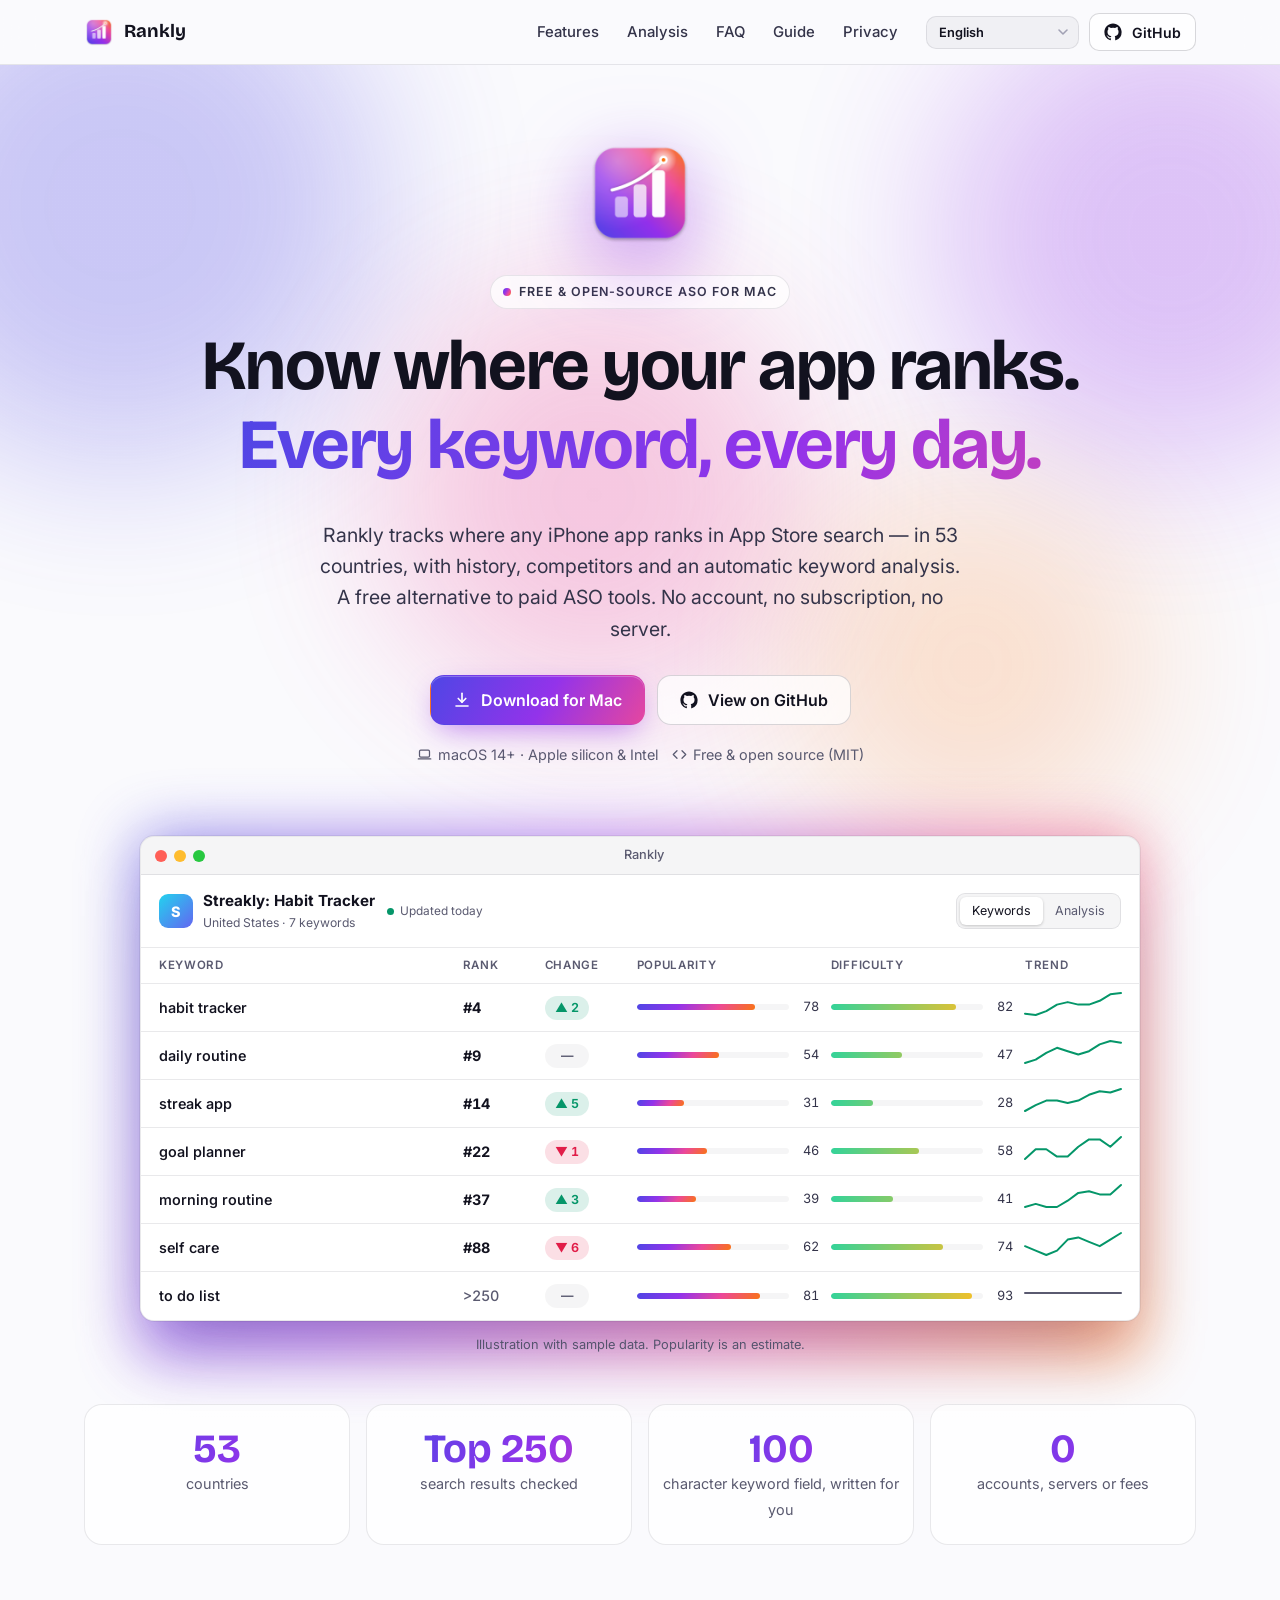
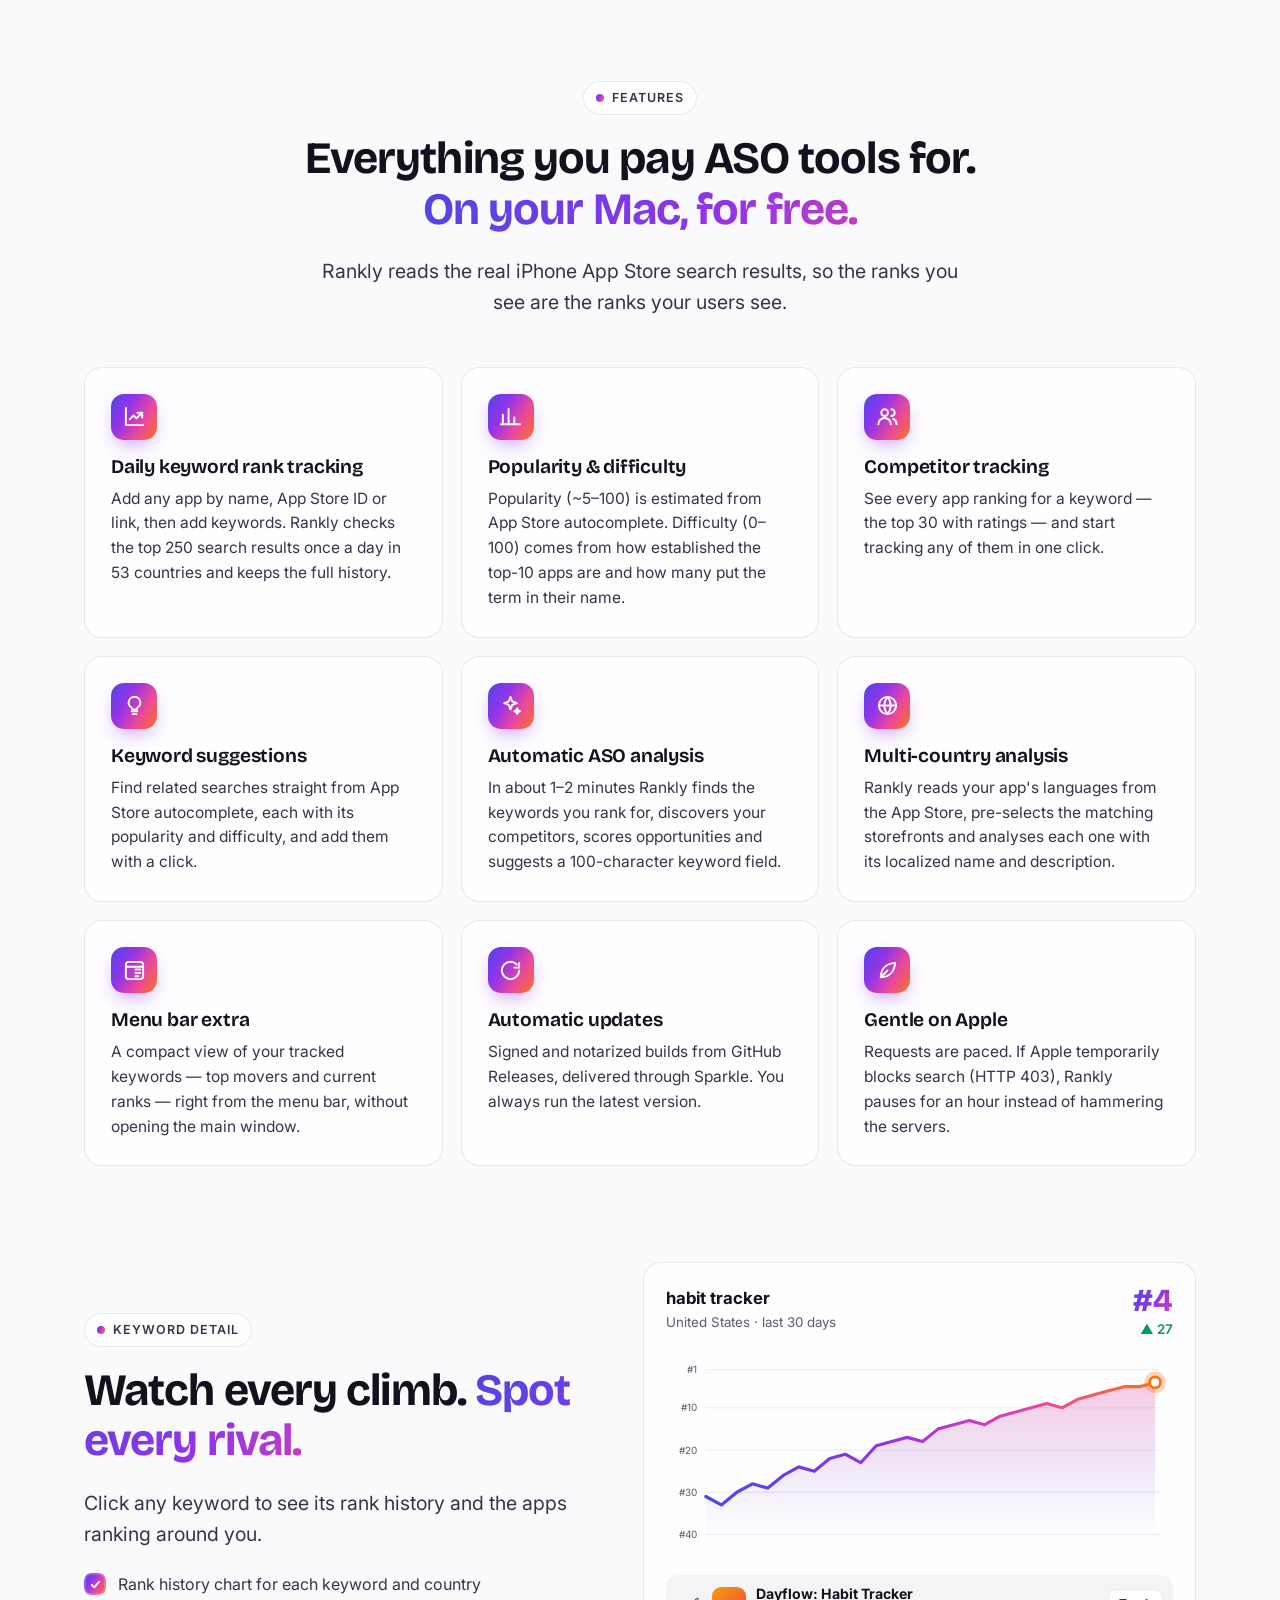
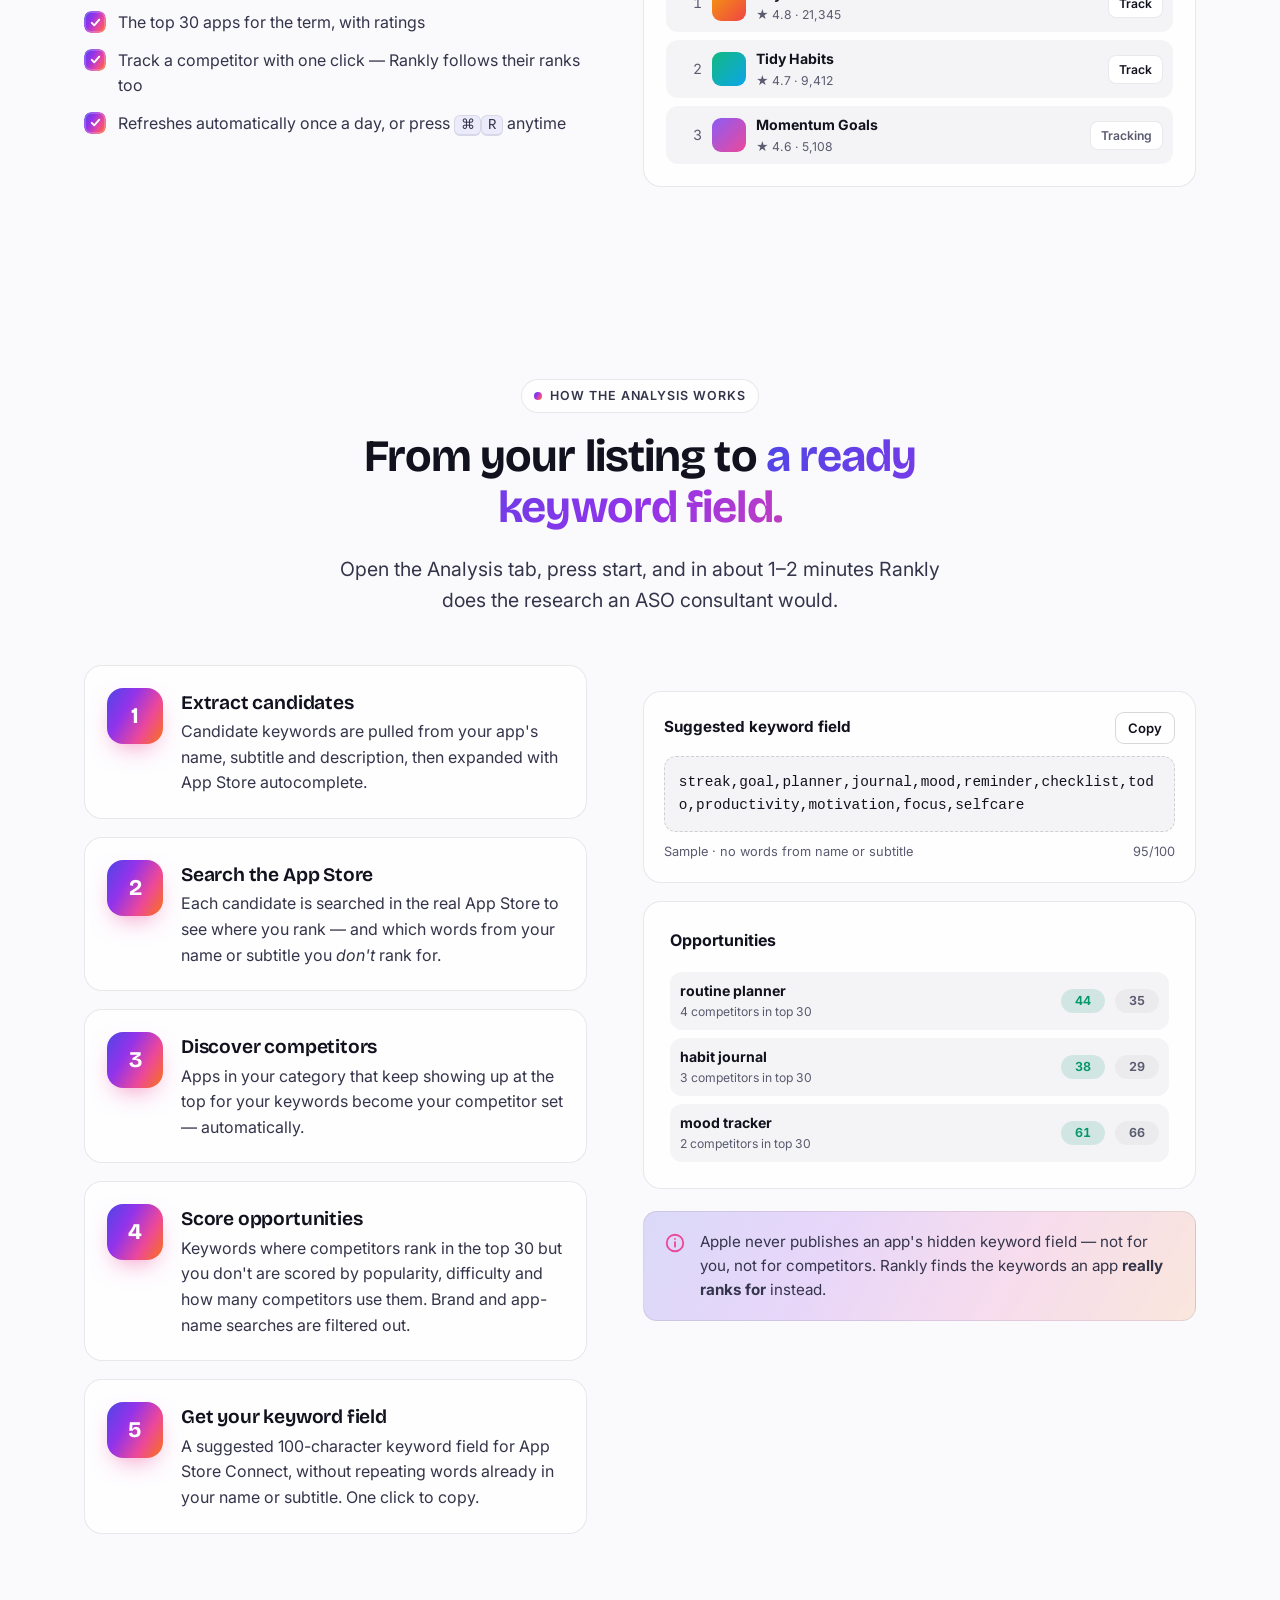
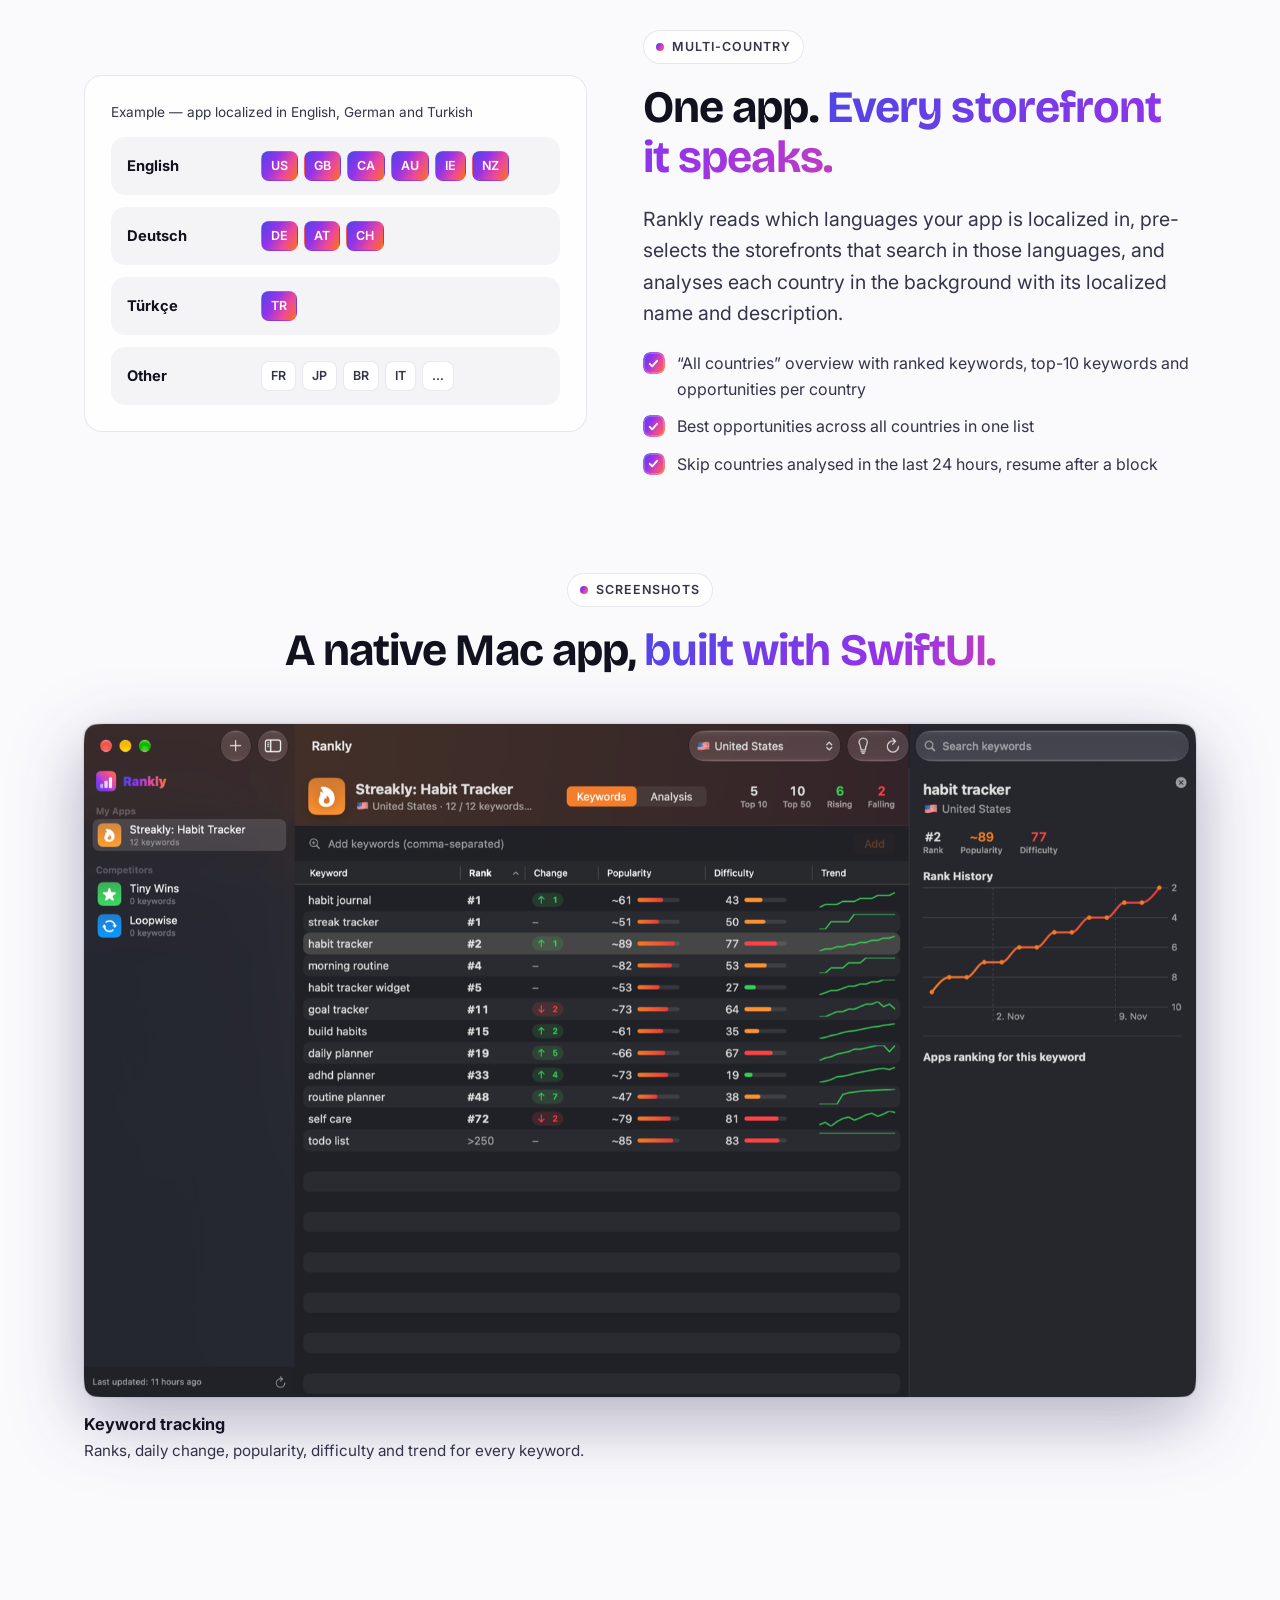
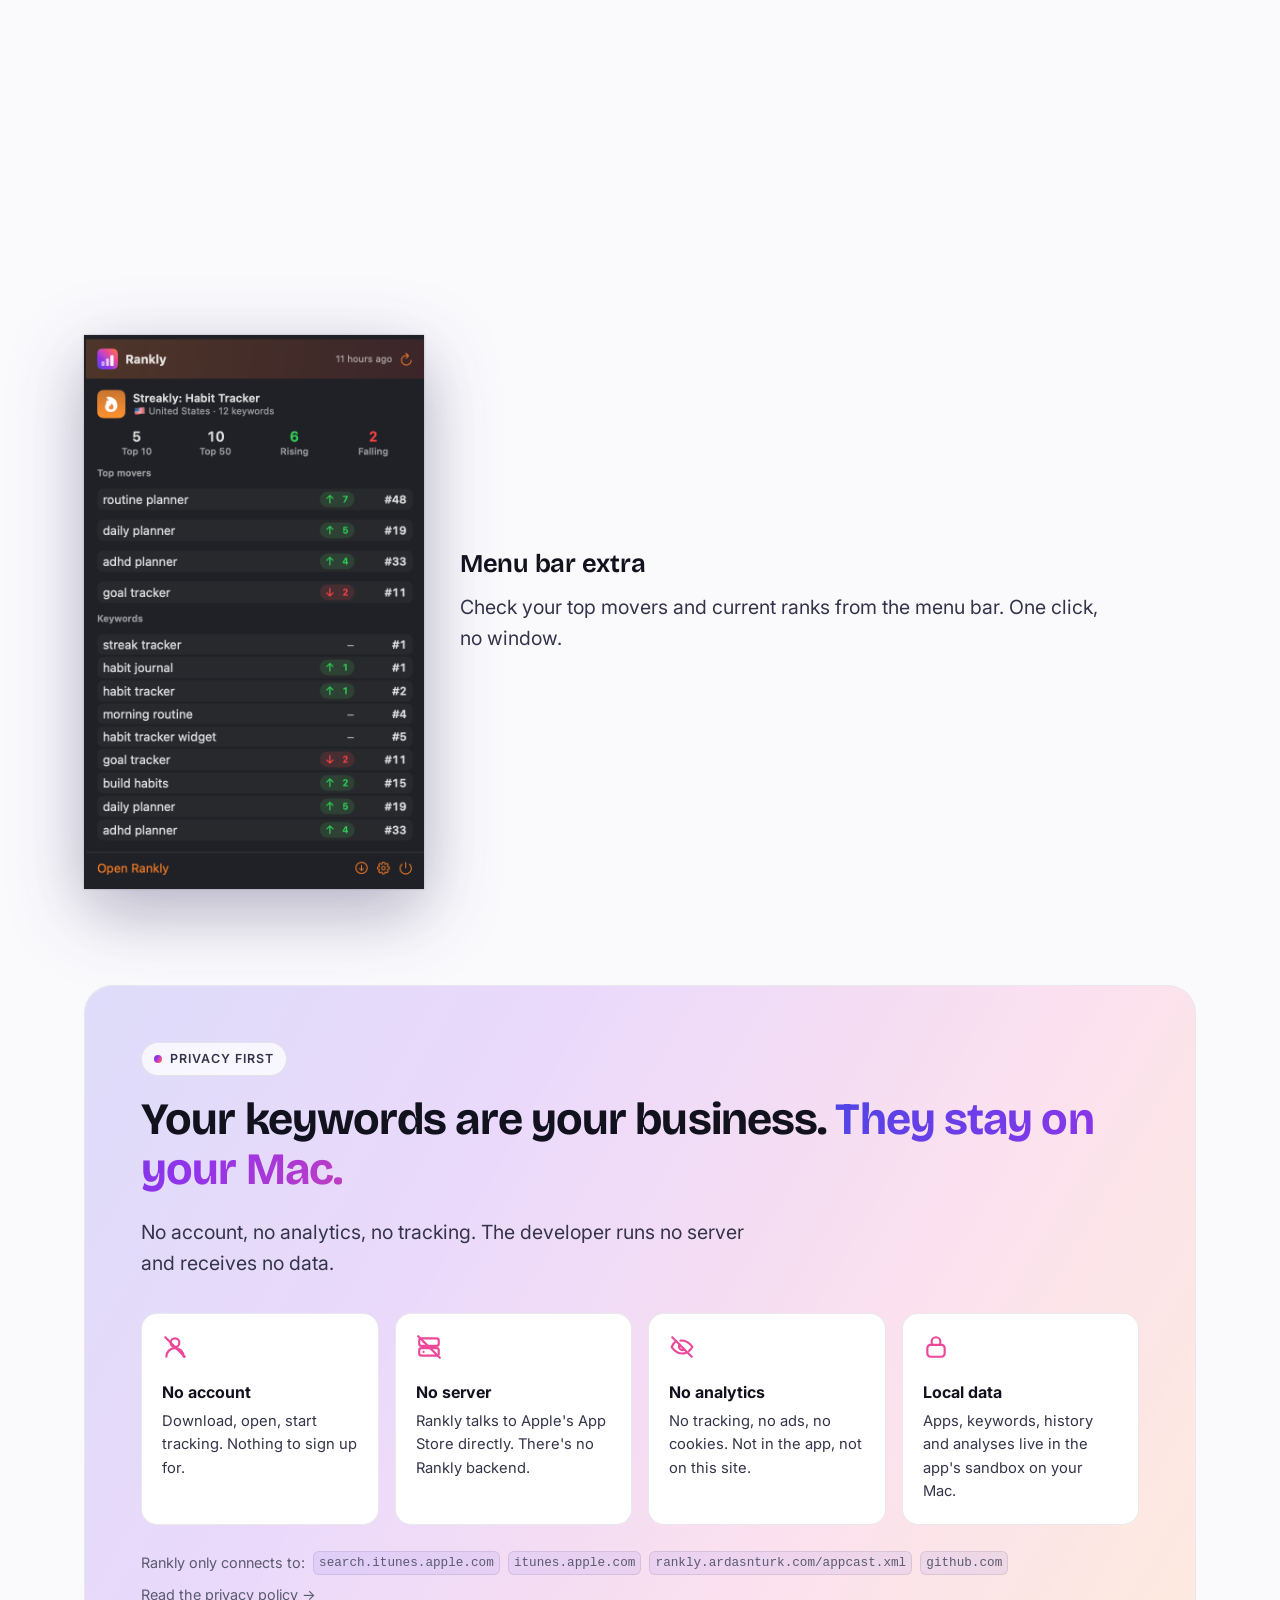
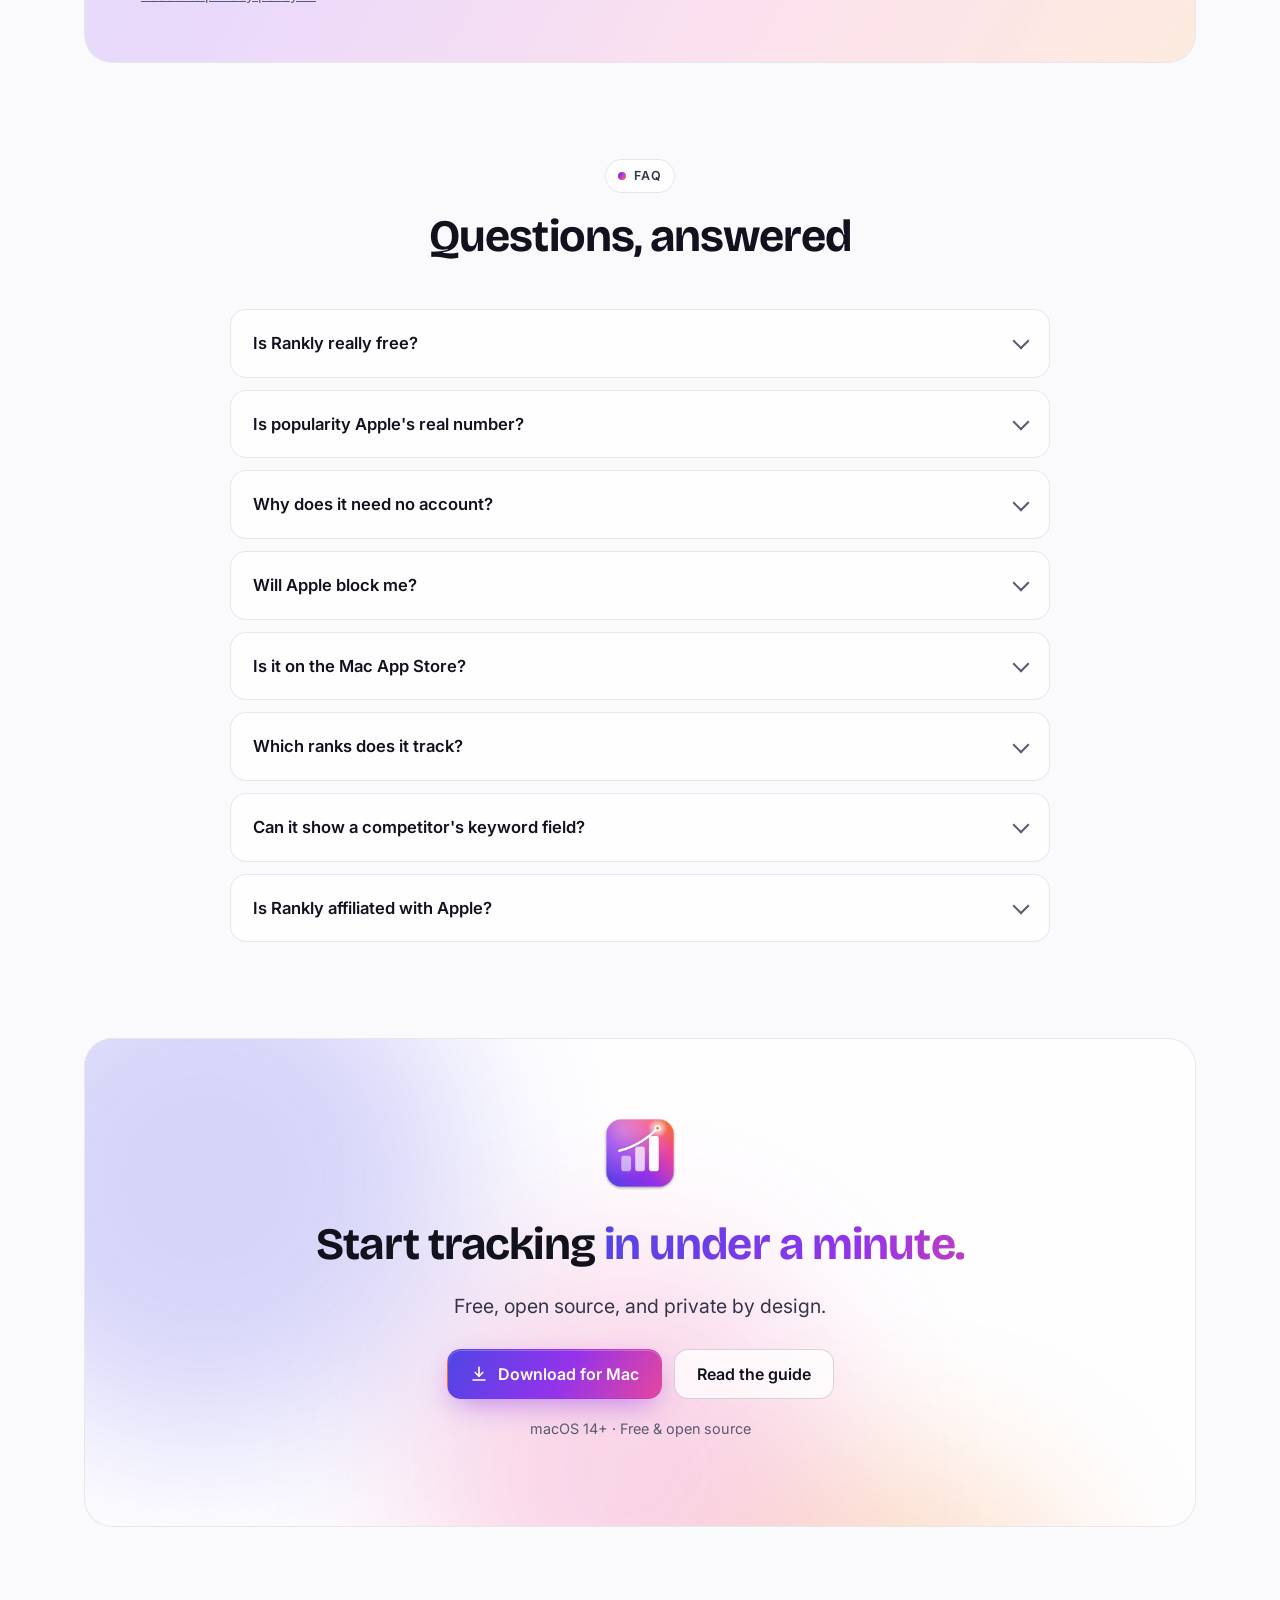
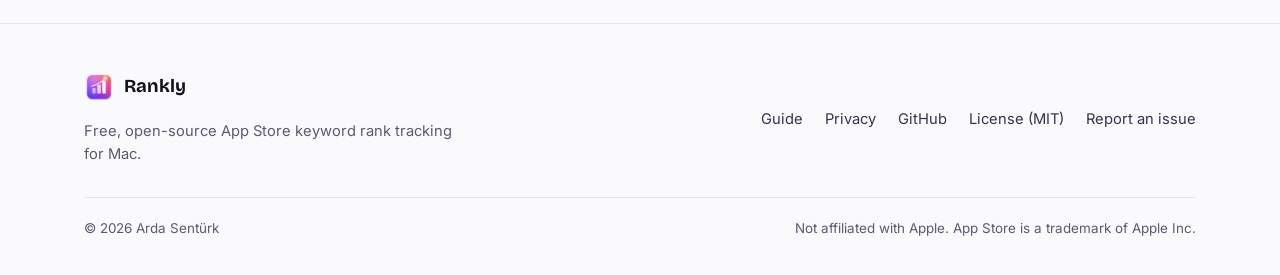
==== commit 5e24f87a: "Localize app and website into 10 languages; release tooling - English source strings + String Catalo" ====
--- a/docs/index.html
+++ b/docs/index.html
@@ -26,7 +26,6 @@
 <link rel="preconnect" href="https://fonts.gstatic.com" crossorigin>
 <link rel="stylesheet" href="https://fonts.googleapis.com/css2?family=Bricolage+Grotesque:opsz,wght@12..96,600;12..96,700;12..96,800&family=Inter:wght@400;500;600;700&display=swap">
 <link rel="stylesheet" href="assets/style.css">
-<script src="assets/i18n.js" defer></script>
 <script src="assets/main.js" defer></script>
 </head>
 <body>
@@ -43,10 +42,7 @@
       <li><a href="privacy.html" data-i18n="nav.privacy">Privacy</a></li>
     </ul>
     <div class="nav-actions">
-      <div class="lang-toggle" role="group" aria-label="Language" data-i18n-attr="aria-label:nav.lang">
-        <button type="button" data-lang="en" aria-pressed="true" lang="en">EN</button>
-        <button type="button" data-lang="tr" aria-pressed="false" lang="tr">TR</button>
-      </div>
+      <select class="lang-select" aria-label="Language" data-i18n-attr="aria-label:nav.lang"></select>
       <a class="btn btn-ghost btn-sm nav-gh" href="https://github.com/ardasnturk/rankly" aria-label="Rankly on GitHub" data-i18n-attr="aria-label:nav.ghLabel">
         <svg viewBox="0 0 24 24" fill="currentColor" aria-hidden="true"><path d="M12 .5C5.65.5.5 5.65.5 12a11.5 11.5 0 0 0 7.86 10.92c.58.1.79-.25.79-.56v-2c-3.2.7-3.88-1.37-3.88-1.37-.52-1.33-1.28-1.69-1.28-1.69-1.04-.71.08-.7.08-.7 1.15.08 1.76 1.19 1.76 1.19 1.03 1.76 2.69 1.25 3.35.96.1-.75.4-1.25.73-1.54-2.55-.29-5.24-1.28-5.24-5.68 0-1.26.45-2.28 1.19-3.09-.12-.29-.52-1.46.11-3.05 0 0 .97-.31 3.17 1.18a11 11 0 0 1 5.77 0c2.2-1.49 3.17-1.18 3.17-1.18.63 1.59.23 2.76.11 3.05.74.81 1.19 1.83 1.19 3.09 0 4.41-2.69 5.38-5.25 5.67.41.36.78 1.06.78 2.14v3.17c0 .31.21.67.8.56A11.5 11.5 0 0 0 23.5 12C23.5 5.65 18.35.5 12 .5z"/></svg>
         GitHub
--- a/docs/assets/style.css
+++ b/docs/assets/style.css
@@ -29,8 +29,8 @@
   --radius: 18px;
   --radius-sm: 10px;
   --maxw: 1160px;
-  --font: "Inter", system-ui, -apple-system, "Segoe UI", Roboto, sans-serif;
-  --font-display: "Bricolage Grotesque", "Inter", system-ui, sans-serif;
+  --font: "Inter", system-ui, -apple-system, "Segoe UI", Roboto, "PingFang SC", "Hiragino Sans", "Hiragino Kaku Gothic ProN", "Apple SD Gothic Neo", "Noto Sans CJK SC", "Noto Sans JP", "Noto Sans KR", sans-serif;
+  --font-display: "Bricolage Grotesque", "Inter", system-ui, "PingFang SC", "Hiragino Sans", "Hiragino Kaku Gothic ProN", "Apple SD Gothic Neo", "Noto Sans CJK SC", "Noto Sans JP", "Noto Sans KR", sans-serif;
   --mono: ui-monospace, "SF Mono", Menlo, Consolas, monospace;
   color-scheme: dark;
 }
@@ -166,14 +166,15 @@
 }
 .nav-links a:hover, .nav-links a[aria-current="page"] { color: var(--text); background: var(--surface-2); }
 .nav-actions { display: flex; align-items: center; gap: 10px; }
-.lang-toggle {
-  display: inline-flex; padding: 3px; border-radius: 10px; background: var(--surface-2); border: 1px solid var(--border);
-}
-.lang-toggle button {
-  font: 600 .78rem var(--font); letter-spacing: .04em; color: var(--muted);
-  background: none; border: 0; padding: 6px 9px; border-radius: 7px; cursor: pointer; min-width: 36px;
-}
-.lang-toggle button[aria-pressed="true"] { background: var(--surface-solid); color: var(--text); box-shadow: 0 1px 3px rgba(0,0,0,.25); }
+.lang-select {
+  appearance: none; -webkit-appearance: none;
+  font: 600 .8rem var(--font); color: var(--text);
+  background: var(--surface-2) url("data:image/svg+xml,%3Csvg xmlns='http://www.w3.org/2000/svg' width='10' height='6' viewBox='0 0 10 6'%3E%3Cpath d='M1 1l4 4 4-4' fill='none' stroke='%23a1a1b5' stroke-width='1.6' stroke-linecap='round' stroke-linejoin='round'/%3E%3C/svg%3E") no-repeat right 10px center;
+  border: 1px solid var(--border); border-radius: 10px;
+  padding: 8px 28px 8px 12px; cursor: pointer; max-width: 170px;
+}
+.lang-select:hover { border-color: var(--border-strong, var(--border)); }
+.lang-select option { color: #111; background: #fff; }
 .menu-btn {
   display: none; width: 40px; height: 40px; border-radius: 10px; border: 1px solid var(--border);
   background: var(--surface-2); color: var(--text); cursor: pointer; align-items: center; justify-content: center;
